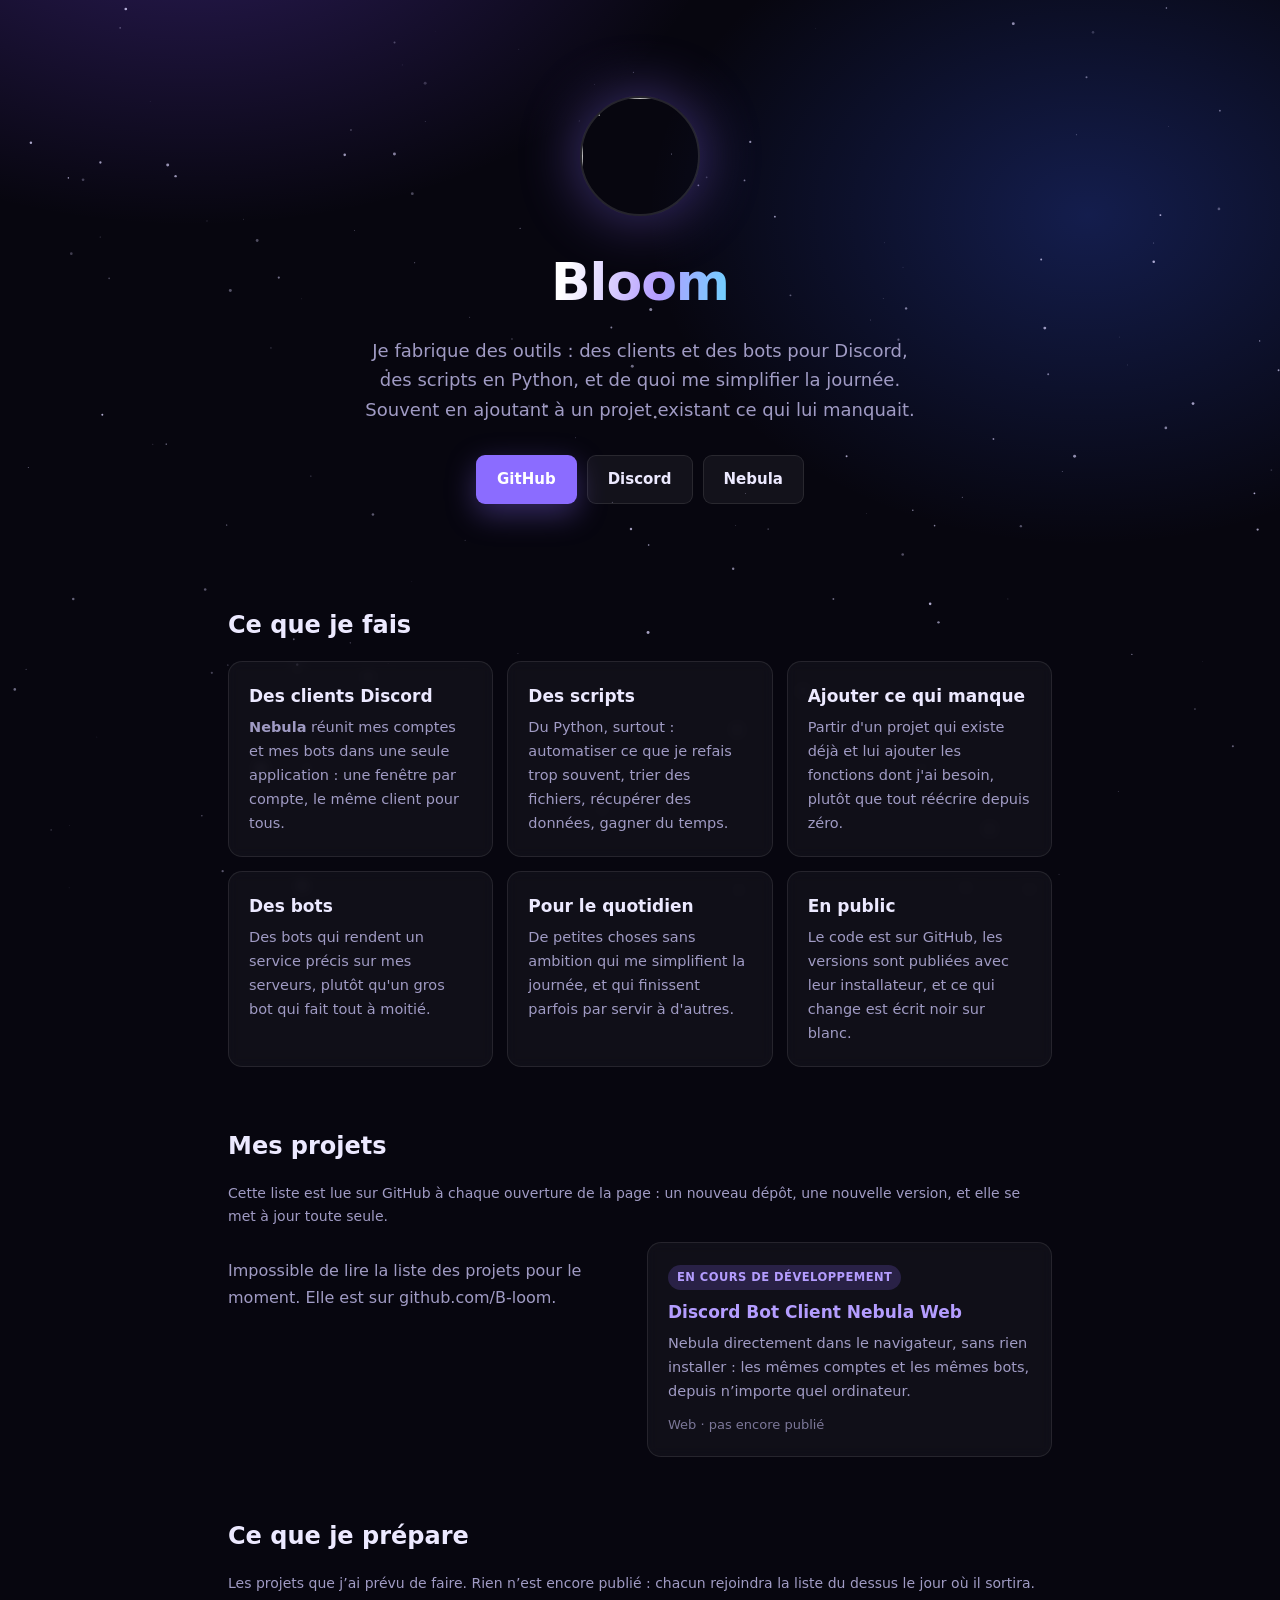
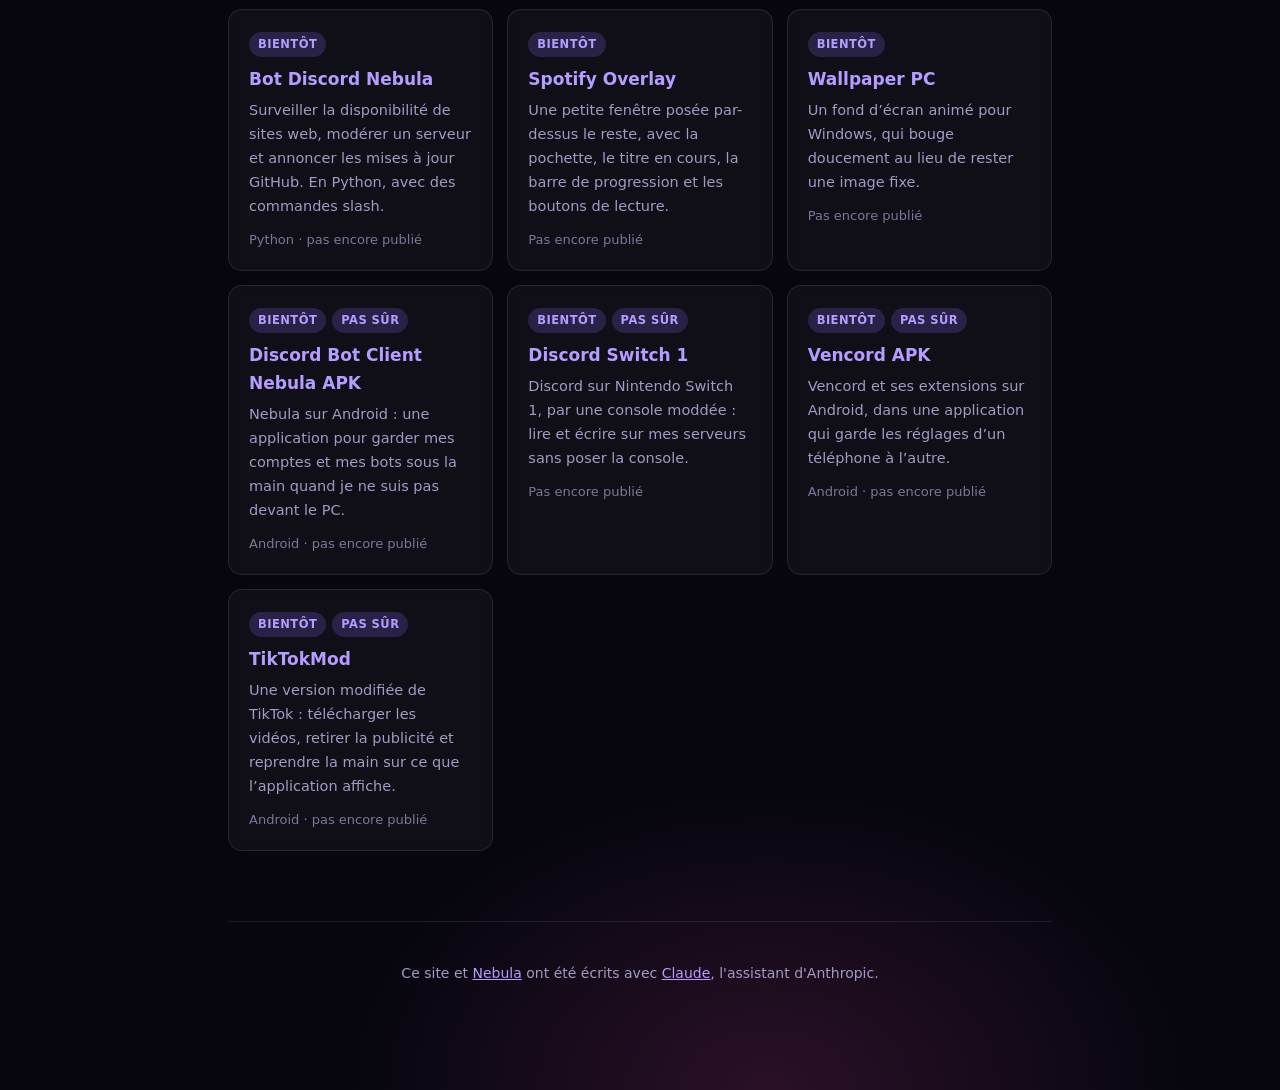
==== index.html @ 91f2ed12 "Ne pas lister Nebula Web deux fois dans Mes projets Co-Authored-By: Claude Opus 5 <noreply@anthropic" ====
<!doctype html>
<html lang="fr">
<head>
<meta charset="utf-8">
<meta name="viewport" content="width=device-width, initial-scale=1">
<title>Bloom</title>
<meta name="description" content="Je fabrique des outils : des clients et des bots pour Discord, des scripts en Python, et de quoi me simplifier la journée.">
<link rel="stylesheet" href="style.css?v=8">
<meta property="og:title" content="Bloom">
<meta property="og:description" content="Des outils pour Discord, des scripts en Python, et de quoi me simplifier la journée.">
</head>
<body>

<canvas id="stars" aria-hidden="true"></canvas>

<main>

    <header class="hero">
        <img class="avatar" src="https://github.com/B-loom.png?size=240" alt="" width="120" height="120">
        <h1>Bloom</h1>
        <p class="tagline">
            Je fabrique des outils&nbsp;: des clients et des bots pour Discord, des scripts
            en Python, et de quoi me simplifier la journée. Souvent en ajoutant à un projet
            existant ce qui lui manquait.
        </p>
        <div class="links">
            <a class="btn btn-main" href="https://github.com/B-loom">GitHub</a>
            <a class="btn" href="https://discord.gg/TNTYSmy4mX">Discord</a>
            <a class="btn" href="https://b-loom.github.io/discord-bot-client-Nebula/">Nebula</a>
        </div>
    </header>

    <section>
        <h2>Ce que je fais</h2>
        <div class="grid">
            <article class="card">
                <h3>Des clients Discord</h3>
                <p>
                    <strong>Nebula</strong> réunit mes comptes et mes bots dans une seule
                    application : une fenêtre par compte, le même client pour tous.
                </p>
            </article>
            <article class="card">
                <h3>Des scripts</h3>
                <p>
                    Du Python, surtout : automatiser ce que je refais trop souvent, trier
                    des fichiers, récupérer des données, gagner du temps.
                </p>
            </article>
            <article class="card">
                <h3>Ajouter ce qui manque</h3>
                <p>
                    Partir d'un projet qui existe déjà et lui ajouter les fonctions dont
                    j'ai besoin, plutôt que tout réécrire depuis zéro.
                </p>
            </article>
            <article class="card">
                <h3>Des bots</h3>
                <p>
                    Des bots qui rendent un service précis sur mes serveurs, plutôt qu'un
                    gros bot qui fait tout à moitié.
                </p>
            </article>
            <article class="card">
                <h3>Pour le quotidien</h3>
                <p>
                    De petites choses sans ambition qui me simplifient la journée, et qui
                    finissent parfois par servir à d'autres.
                </p>
            </article>
            <article class="card">
                <h3>En public</h3>
                <p>
                    Le code est sur GitHub, les versions sont publiées avec leur
                    installateur, et ce qui change est écrit noir sur blanc.
                </p>
            </article>
        </div>
    </section>

    <section>
        <h2>Mes projets</h2>
        <p class="muted small">
            Cette liste est lue sur GitHub à chaque ouverture de la page : un nouveau dépôt,
            une nouvelle version, et elle se met à jour toute seule.
        </p>
        <div id="repos" class="grid">
            <p class="muted">Chargement…</p>
        </div>
    </section>

    <section>
        <h2>Ce que je prépare</h2>
        <p class="muted small">
            Les projets que j’ai prévu de faire. Rien n’est encore publié : chacun
            rejoindra la liste du dessus le jour où il sortira.
        </p>
        <div class="grid">
            <article class="card soon">
                <span class="tag">Bientôt</span>
                <h3>Bot Discord Nebula</h3>
                <p>
                    Surveiller la disponibilité de sites web, modérer un serveur et
                    annoncer les mises à jour GitHub. En Python, avec des commandes slash.
                </p>
                <p class="meta">Python · pas encore publié</p>
            </article>
            <article class="card soon">
                <span class="tag">Bientôt</span>
                <h3>Spotify Overlay</h3>
                <p>
                    Une petite fenêtre posée par-dessus le reste, avec la pochette, le
                    titre en cours, la barre de progression et les boutons de lecture.
                </p>
                <p class="meta">Pas encore publié</p>
            </article>
            <article class="card soon">
                <span class="tag">Bientôt</span>
                <h3>Wallpaper PC</h3>
                <p>
                    Un fond d’écran animé pour Windows, qui bouge doucement au lieu de
                    rester une image fixe.
                </p>
                <p class="meta">Pas encore publié</p>
            </article>
            <article class="card soon">
                <span class="tag">Bientôt</span><span class="tag tag-maybe">Pas sûr</span>
                <h3>Discord Bot Client Nebula APK</h3>
                <p>
                    Nebula sur Android : une application pour garder mes comptes et mes bots
                    sous la main quand je ne suis pas devant le PC.
                </p>
                <p class="meta">Android · pas encore publié</p>
            </article>
            <article class="card soon">
                <span class="tag">Bientôt</span><span class="tag tag-maybe">Pas sûr</span>
                <h3>Discord Switch 1</h3>
                <p>
                    Discord sur Nintendo Switch 1, par une console moddée : lire et écrire
                    sur mes serveurs sans poser la console.
                </p>
                <p class="meta">Pas encore publié</p>
            </article>
            <article class="card soon">
                <span class="tag">Bientôt</span><span class="tag tag-maybe">Pas sûr</span>
                <h3>Vencord APK</h3>
                <p>
                    Vencord et ses extensions sur Android, dans une application qui garde
                    les réglages d’un téléphone à l’autre.
                </p>
                <p class="meta">Android · pas encore publié</p>
            </article>
            <article class="card soon">
                <span class="tag">Bientôt</span><span class="tag tag-maybe">Pas sûr</span>
                <h3>TikTokMod</h3>
                <p>
                    Une version modifiée de TikTok : télécharger les vidéos, retirer la
                    publicité et reprendre la main sur ce que l’application affiche.
                </p>
                <p class="meta">Android · pas encore publié</p>
            </article>
        </div>
    </section>

    <footer>
        <p class="muted small">
            Ce site et <a href="https://github.com/B-loom/discord-bot-client-Nebula">Nebula</a>
            ont été écrits avec <a href="https://claude.ai">Claude</a>, l'assistant d'Anthropic.
        </p>
    </footer>

</main>

<script src="stars.js?v=8"></script>
<script>
    /*
     * The projects are read from GitHub when the page opens rather than written here, so
     * the list is never out of date and nothing has to be rebuilt after a release.
     */
    (async () => {
        const holder = document.getElementById("repos");

        /*
         * Celui-la n'est pas encore un depot : il est ecrit a la main et vient
         * toujours apres les projets lus sur GitHub, le temps qu'il sorte.
         */
        const inProgress = () => {
            const card = document.createElement("article");
            card.className = "card soon";

            const tag = document.createElement("span");
            tag.className = "tag tag-wip";
            tag.textContent = "En cours de développement";

            const title = document.createElement("h3");
            title.textContent = "Discord Bot Client Nebula Web";

            const text = document.createElement("p");
            text.textContent = "Nebula directement dans le navigateur, sans rien installer : "
                + "les mêmes comptes et les mêmes bots, depuis n’importe quel ordinateur.";

            const meta = document.createElement("p");
            meta.className = "meta";
            meta.textContent = "Web · pas encore publié";

            card.append(tag, title, text, meta);
            return card;
        };

        const say = text => {
            holder.innerHTML = "";
            const p = document.createElement("p");
            p.className = "muted";
            p.textContent = text;
            holder.append(p);
        };

        try {
            const response = await fetch("https://api.github.com/users/B-loom/repos?sort=updated&per_page=100");
            if (!response.ok) throw new Error("GitHub a répondu " + response.status);

            const repos = (await response.json())
                // Nebula Web a deja sa carte ecrite plus bas, le temps qu'il sorte
                .filter(repo => !repo.fork && !repo.archived && repo.name !== "discord-bot-client-web")
                .sort((a, b) => b.stargazers_count - a.stargazers_count || Date.parse(b.pushed_at) - Date.parse(a.pushed_at));

            if (!repos.length) {
                say("Aucun projet public pour l'instant.");
                return holder.append(inProgress());
            }

            holder.innerHTML = "";
            for (const repo of repos) {
                const card = document.createElement("a");
                card.className = "card repo";
                card.href = "projet.html?repo=" + encodeURIComponent(repo.name);

                const title = document.createElement("h3");
                title.textContent = repo.name;

                const text = document.createElement("p");
                text.textContent = repo.description || "Pas encore de description.";

                const meta = document.createElement("p");
                meta.className = "meta";
                const bits = [];
                if (repo.language) bits.push(repo.language);
                if (repo.stargazers_count) bits.push("★ " + repo.stargazers_count);
                bits.push("mis à jour le " + new Date(repo.pushed_at).toLocaleDateString("fr-FR"));
                meta.textContent = bits.join(" · ");

                card.append(title, text, meta);
                holder.append(card);
            }

            holder.append(inProgress());
        } catch {
            // GitHub limits how often an address may ask; saying so beats an empty box
            say("Impossible de lire la liste des projets pour le moment. Elle est sur github.com/B-loom.");
            holder.append(inProgress());
        }
    })();
</script>

</body>
</html>
---- style.css ----
:root {
    --bg: #07060f;
    --card: rgb(255 255 255 / 4%);
    --text: #ece9ff;
    --muted: #a09bc4;
    --brand: #8b6cff;
    --brand-soft: #b49dff;
    --line: rgb(255 255 255 / 9%);
}

* { box-sizing: border-box; }

body {
    margin: 0;
    background:
        radial-gradient(900px 600px at 15% -5%, rgb(126 77 255 / 32%) 0%, transparent 60%),
        radial-gradient(800px 600px at 85% 8%, rgb(56 96 255 / 26%) 0%, transparent 55%),
        radial-gradient(700px 500px at 60% 100%, rgb(255 77 190 / 14%) 0%, transparent 60%),
        var(--bg);
    color: var(--text);
    font-family: "Segoe UI", system-ui, -apple-system, sans-serif;
    line-height: 1.65;
}

/* The starfield sits behind the page and never takes a click */
#stars {
    position: fixed;
    z-index: 0;
    inset: 0;
    pointer-events: none;
}

main {
    position: relative;
    z-index: 1;
    max-width: 860px;
    margin: 0 auto;
    padding: 0 18px 90px;
}

a { color: var(--brand-soft); }

.hero {
    display: flex;
    flex-direction: column;
    align-items: center;
    padding: 96px 0 42px;
    text-align: center;
}

.avatar {
    width: 120px;
    height: 120px;
    border: 2px solid rgb(255 255 255 / 12%);
    border-radius: 50%;
    box-shadow: 0 0 60px rgb(139 108 255 / 45%);
}

h1 {
    margin: 24px 0 10px;
    font-size: 52px;
    letter-spacing: -1px;
    background: linear-gradient(100deg, #fff 10%, var(--brand-soft) 60%, #6ad5ff 100%);
    -webkit-background-clip: text;
    background-clip: text;
    color: transparent;
}

.tagline {
    max-width: 560px;
    margin: 0;
    color: var(--muted);
    font-size: 18px;
}

.links {
    display: flex;
    flex-wrap: wrap;
    gap: 10px;
    justify-content: center;
    margin-top: 30px;
}

.btn {
    padding: 11px 20px;
    border: 1px solid var(--line);
    border-radius: 9px;
    background: rgb(255 255 255 / 5%);
    color: var(--text);
    font-size: 15px;
    font-weight: 600;
    text-decoration: none;
    transition: transform 0.12s ease, background 0.12s ease;
}

.btn:hover {
    background: rgb(255 255 255 / 10%);
    transform: translateY(-1px);
}

.btn-main {
    border-color: transparent;
    background: var(--brand);
    color: #fff;
    box-shadow: 0 10px 30px rgb(139 108 255 / 35%);
}

.btn-main:hover { background: var(--brand-soft); }

section { margin-top: 60px; }

h2 {
    margin: 0 0 16px;
    font-size: 24px;
}

.muted { color: var(--muted); }

.small { font-size: 14px; }

.grid {
    display: grid;
    gap: 14px;
    grid-template-columns: repeat(auto-fit, minmax(240px, 1fr));
}

.card {
    padding: 20px;
    border: 1px solid var(--line);
    border-radius: 14px;
    background: var(--card);
    backdrop-filter: blur(6px);
}

.card h3 {
    margin: 0 0 6px;
    font-size: 17px;
}

.card p {
    margin: 0;
    color: var(--muted);
    font-size: 14.5px;
}

/* A project card is a link, so it reacts like one */
a.repo {
    color: inherit;
    text-decoration: none;
    transition: transform 0.12s ease, border-color 0.12s ease;
}

a.repo:hover {
    border-color: rgb(139 108 255 / 55%);
    transform: translateY(-2px);
}

a.repo h3 { color: var(--brand-soft); }

.meta {
    margin-top: 10px !important;
    color: rgb(160 155 196 / 75%) !important;
    font-size: 13px !important;
}

footer {
    margin-top: 70px;
    padding-top: 26px;
    border-top: 1px solid var(--line);
    text-align: center;
}

@media (width <= 620px) {
    .hero { padding-top: 64px; }

    h1 { font-size: 40px; }

    .tagline { font-size: 16.5px; }
}


/* A project's own page */

.back {
    display: inline-block;
    margin-top: 44px;
    color: var(--muted);
    font-size: 14px;
    text-decoration: none;
}

.back:hover { color: var(--brand-soft); }

.project-title {
    margin: 28px 0 10px;
    font-size: 40px;
    letter-spacing: -0.5px;
    background: linear-gradient(100deg, #fff 10%, var(--brand-soft) 70%, #6ad5ff 100%);
    -webkit-background-clip: text;
    background-clip: text;
    color: transparent;
}

.project-lead {
    max-width: 620px;
    margin: 0 0 30px;
    color: var(--muted);
    font-size: 17px;
}

.facts {
    display: grid;
    gap: 12px;
    grid-template-columns: repeat(auto-fit, minmax(170px, 1fr));
}

.fact {
    display: flex;
    flex-direction: column;
    gap: 2px;
    padding: 14px 16px;
    border: 1px solid var(--line);
    border-radius: 12px;
    background: var(--card);
    backdrop-filter: blur(6px);
}

.fact-label {
    color: var(--muted);
    font-size: 12.5px;
    letter-spacing: 0.03em;
    text-transform: uppercase;
}

.fact-value {
    font-size: 16px;
    font-weight: 600;
}

.project-links {
    justify-content: flex-start;
    margin-top: 26px;
}

.project-sub {
    margin: 46px 0 10px;
    font-size: 21px;
}

.notes {
    padding: 22px 26px;
    border: 1px solid var(--line);
    border-radius: 14px;
    background: var(--card);
    color: var(--muted);
    font-size: 15px;
}

.notes h3 {
    margin: 20px 0 6px;
    color: var(--brand-soft);
    font-size: 13px;
    letter-spacing: 0.04em;
    text-transform: uppercase;
}

.notes h3:first-child { margin-top: 0; }

.notes ul {
    margin: 0;
    padding-left: 20px;
}

.notes li { margin-bottom: 6px; }

.notes p { margin: 6px 0; }

/* A project that is not on GitHub yet: written by hand, and said to be unfinished */
.card.soon { position: relative; }

.card.soon h3 { color: var(--brand-soft); }

.tag + .tag { margin-left: 6px; }

/* Celui-la, je suis en train de le faire */
.tag-wip {
    background: rgb(94 214 148 / 16%);
    color: rgb(126 230 173 / 95%);
}

/* Said plainly: these ones may never be made */
.tag-maybe {
    background: rgb(160 155 196 / 14%);
    color: rgb(160 155 196 / 90%);
}

.tag {
    display: inline-block;
    margin-bottom: 8px;
    padding: 3px 9px;
    border-radius: 20px;
    background: rgb(139 108 255 / 20%);
    color: var(--brand-soft);
    font-size: 11.5px;
    font-weight: 700;
    letter-spacing: 0.04em;
    text-transform: uppercase;
}

/* The list read from GitHub follows the hand-written card, without a gap of its own */
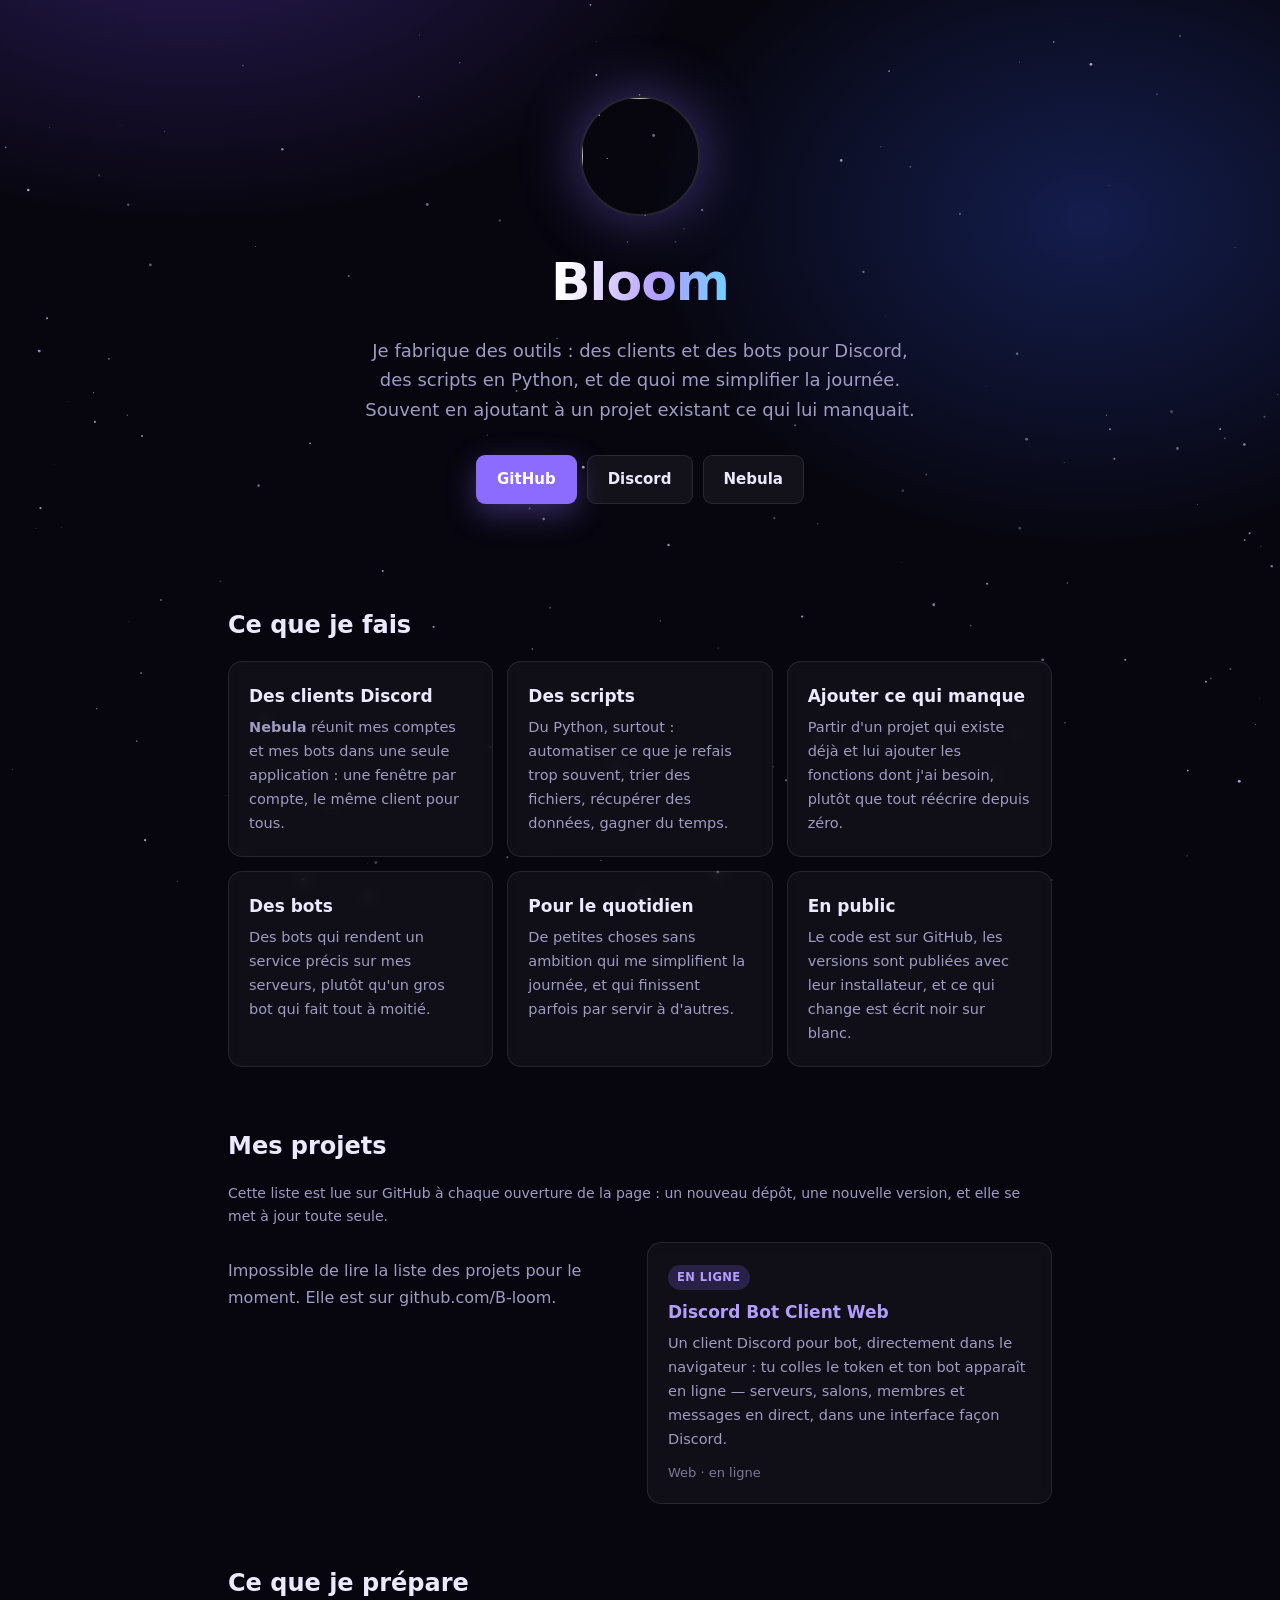
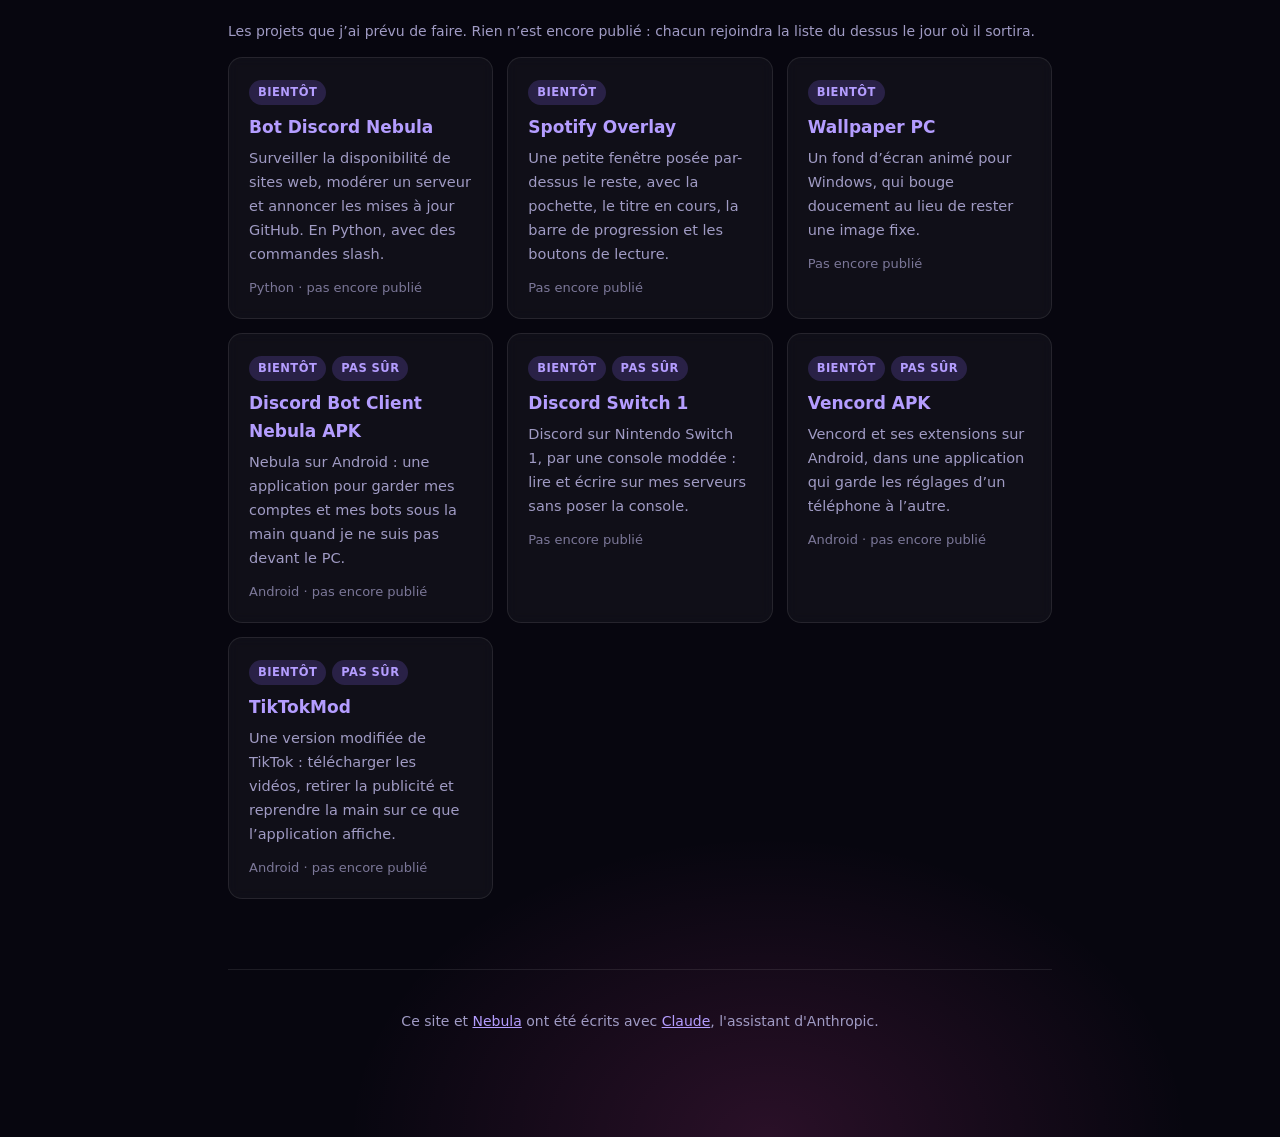
==== commit 8e17f7b3: "Projets: le client web passe de 'en cours' a 'en ligne' La carte ecrite a la main pour discord-bot-c" ====
--- a/index.html
+++ b/index.html
@@ -181,27 +181,32 @@
         const holder = document.getElementById("repos");
 
         /*
-         * Celui-la n'est pas encore un depot : il est ecrit a la main et vient
-         * toujours apres les projets lus sur GitHub, le temps qu'il sorte.
+         * Carte ecrite a la main pour le client web : elle pointe directement
+         * vers le site en ligne, et vient toujours apres les projets lus sur
+         * GitHub (le depot est exclu de la liste automatique plus bas).
          */
         const inProgress = () => {
-            const card = document.createElement("article");
-            card.className = "card soon";
+            const card = document.createElement("a");
+            card.className = "card repo";
+            card.href = "https://b-loom.github.io/discord-bot-client-web/";
+            card.target = "_blank";
+            card.rel = "noopener noreferrer";
 
             const tag = document.createElement("span");
-            tag.className = "tag tag-wip";
-            tag.textContent = "En cours de développement";
+            tag.className = "tag tag-live";
+            tag.textContent = "En ligne";
 
             const title = document.createElement("h3");
-            title.textContent = "Discord Bot Client Nebula Web";
+            title.textContent = "Discord Bot Client Web";
 
             const text = document.createElement("p");
-            text.textContent = "Nebula directement dans le navigateur, sans rien installer : "
-                + "les mêmes comptes et les mêmes bots, depuis n’importe quel ordinateur.";
+            text.textContent = "Un client Discord pour bot, directement dans le navigateur : "
+                + "tu colles le token et ton bot apparaît en ligne — serveurs, salons, "
+                + "membres et messages en direct, dans une interface façon Discord.";
 
             const meta = document.createElement("p");
             meta.className = "meta";
-            meta.textContent = "Web · pas encore publié";
+            meta.textContent = "Web · en ligne";
 
             card.append(tag, title, text, meta);
             return card;
--- a/style.css
+++ b/style.css
@@ -286,6 +286,12 @@
 .tag-wip {
     background: rgb(94 214 148 / 16%);
     color: rgb(126 230 173 / 95%);
+}
+
+/* Celui-la est publie et accessible en ligne */
+.tag-live {
+    background: rgb(59 165 90 / 20%);
+    color: rgb(126 230 173 / 98%);
 }
 
 /* Said plainly: these ones may never be made */
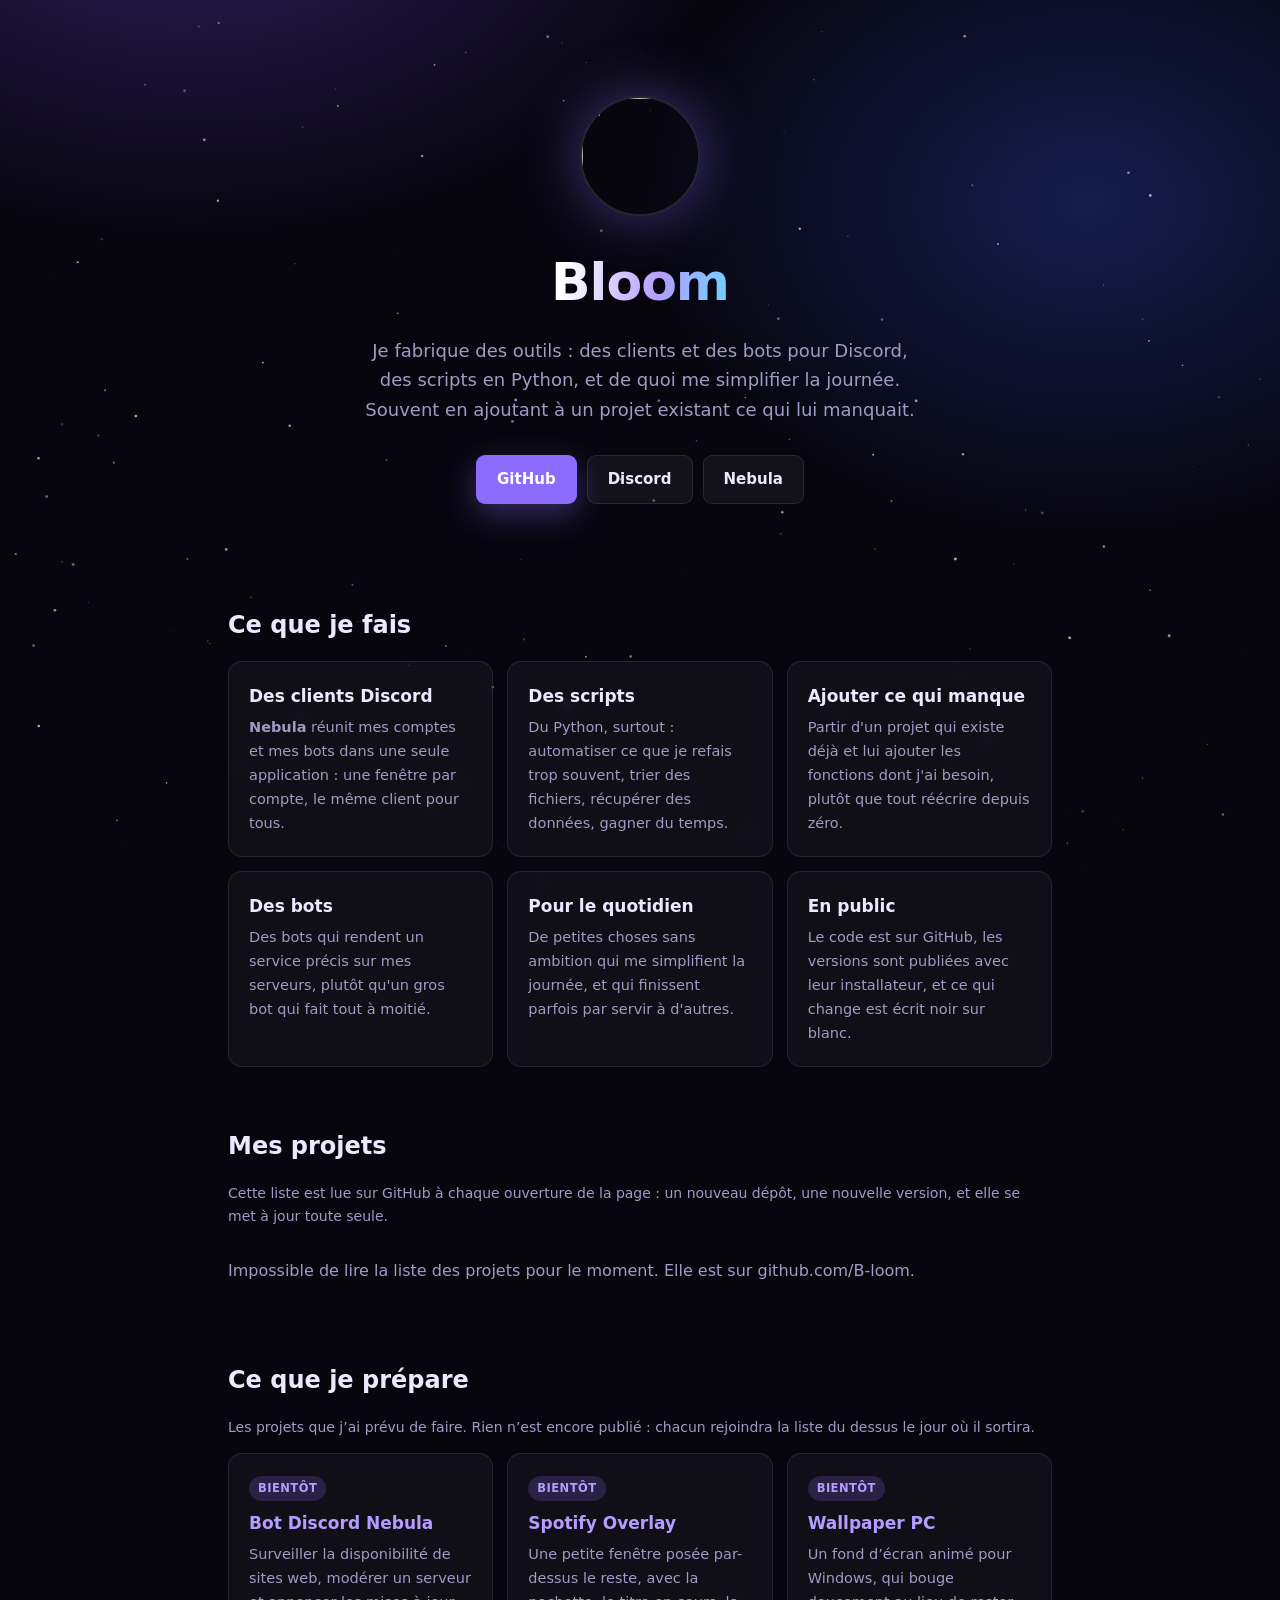
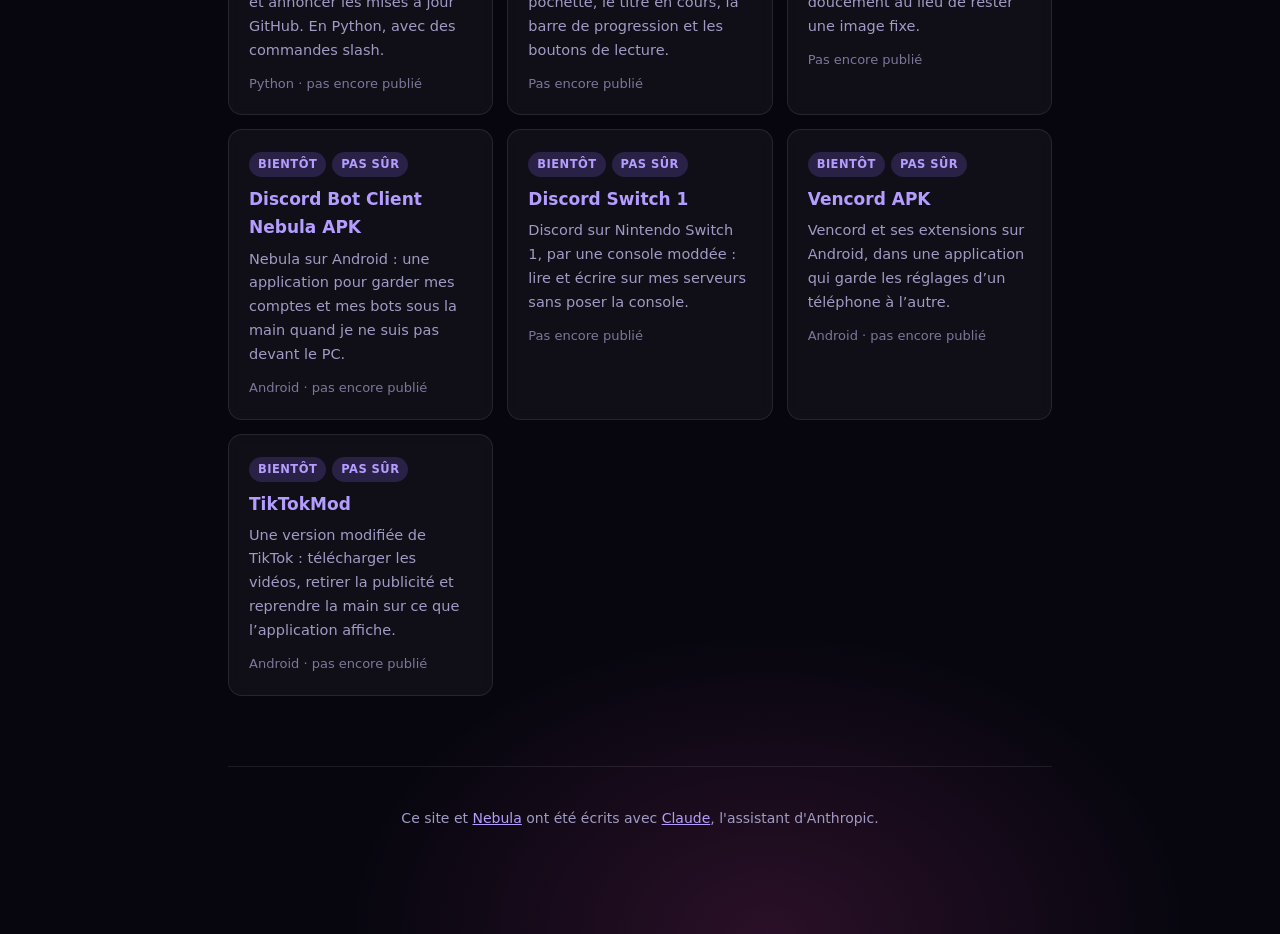
==== commit ef7a888d: "Projets: discord-bot-client-web devient un repo normal (page detail) La carte ecrite a la main (badg" ====
--- a/index.html
+++ b/index.html
@@ -180,38 +180,6 @@
     (async () => {
         const holder = document.getElementById("repos");
 
-        /*
-         * Carte ecrite a la main pour le client web : elle pointe directement
-         * vers le site en ligne, et vient toujours apres les projets lus sur
-         * GitHub (le depot est exclu de la liste automatique plus bas).
-         */
-        const inProgress = () => {
-            const card = document.createElement("a");
-            card.className = "card repo";
-            card.href = "https://b-loom.github.io/discord-bot-client-web/";
-            card.target = "_blank";
-            card.rel = "noopener noreferrer";
-
-            const tag = document.createElement("span");
-            tag.className = "tag tag-live";
-            tag.textContent = "En ligne";
-
-            const title = document.createElement("h3");
-            title.textContent = "Discord Bot Client Web";
-
-            const text = document.createElement("p");
-            text.textContent = "Un client Discord pour bot, directement dans le navigateur : "
-                + "tu colles le token et ton bot apparaît en ligne — serveurs, salons, "
-                + "membres et messages en direct, dans une interface façon Discord.";
-
-            const meta = document.createElement("p");
-            meta.className = "meta";
-            meta.textContent = "Web · en ligne";
-
-            card.append(tag, title, text, meta);
-            return card;
-        };
-
         const say = text => {
             holder.innerHTML = "";
             const p = document.createElement("p");
@@ -225,13 +193,11 @@
             if (!response.ok) throw new Error("GitHub a répondu " + response.status);
 
             const repos = (await response.json())
-                // Nebula Web a deja sa carte ecrite plus bas, le temps qu'il sorte
-                .filter(repo => !repo.fork && !repo.archived && repo.name !== "discord-bot-client-web")
+                .filter(repo => !repo.fork && !repo.archived)
                 .sort((a, b) => b.stargazers_count - a.stargazers_count || Date.parse(b.pushed_at) - Date.parse(a.pushed_at));
 
             if (!repos.length) {
-                say("Aucun projet public pour l'instant.");
-                return holder.append(inProgress());
+                return say("Aucun projet public pour l'instant.");
             }
 
             holder.innerHTML = "";
@@ -257,12 +223,9 @@
                 card.append(title, text, meta);
                 holder.append(card);
             }
-
-            holder.append(inProgress());
         } catch {
             // GitHub limits how often an address may ask; saying so beats an empty box
             say("Impossible de lire la liste des projets pour le moment. Elle est sur github.com/B-loom.");
-            holder.append(inProgress());
         }
     })();
 </script>
--- a/style.css
+++ b/style.css
@@ -286,12 +286,6 @@
 .tag-wip {
     background: rgb(94 214 148 / 16%);
     color: rgb(126 230 173 / 95%);
-}
-
-/* Celui-la est publie et accessible en ligne */
-.tag-live {
-    background: rgb(59 165 90 / 20%);
-    color: rgb(126 230 173 / 98%);
 }
 
 /* Said plainly: these ones may never be made */
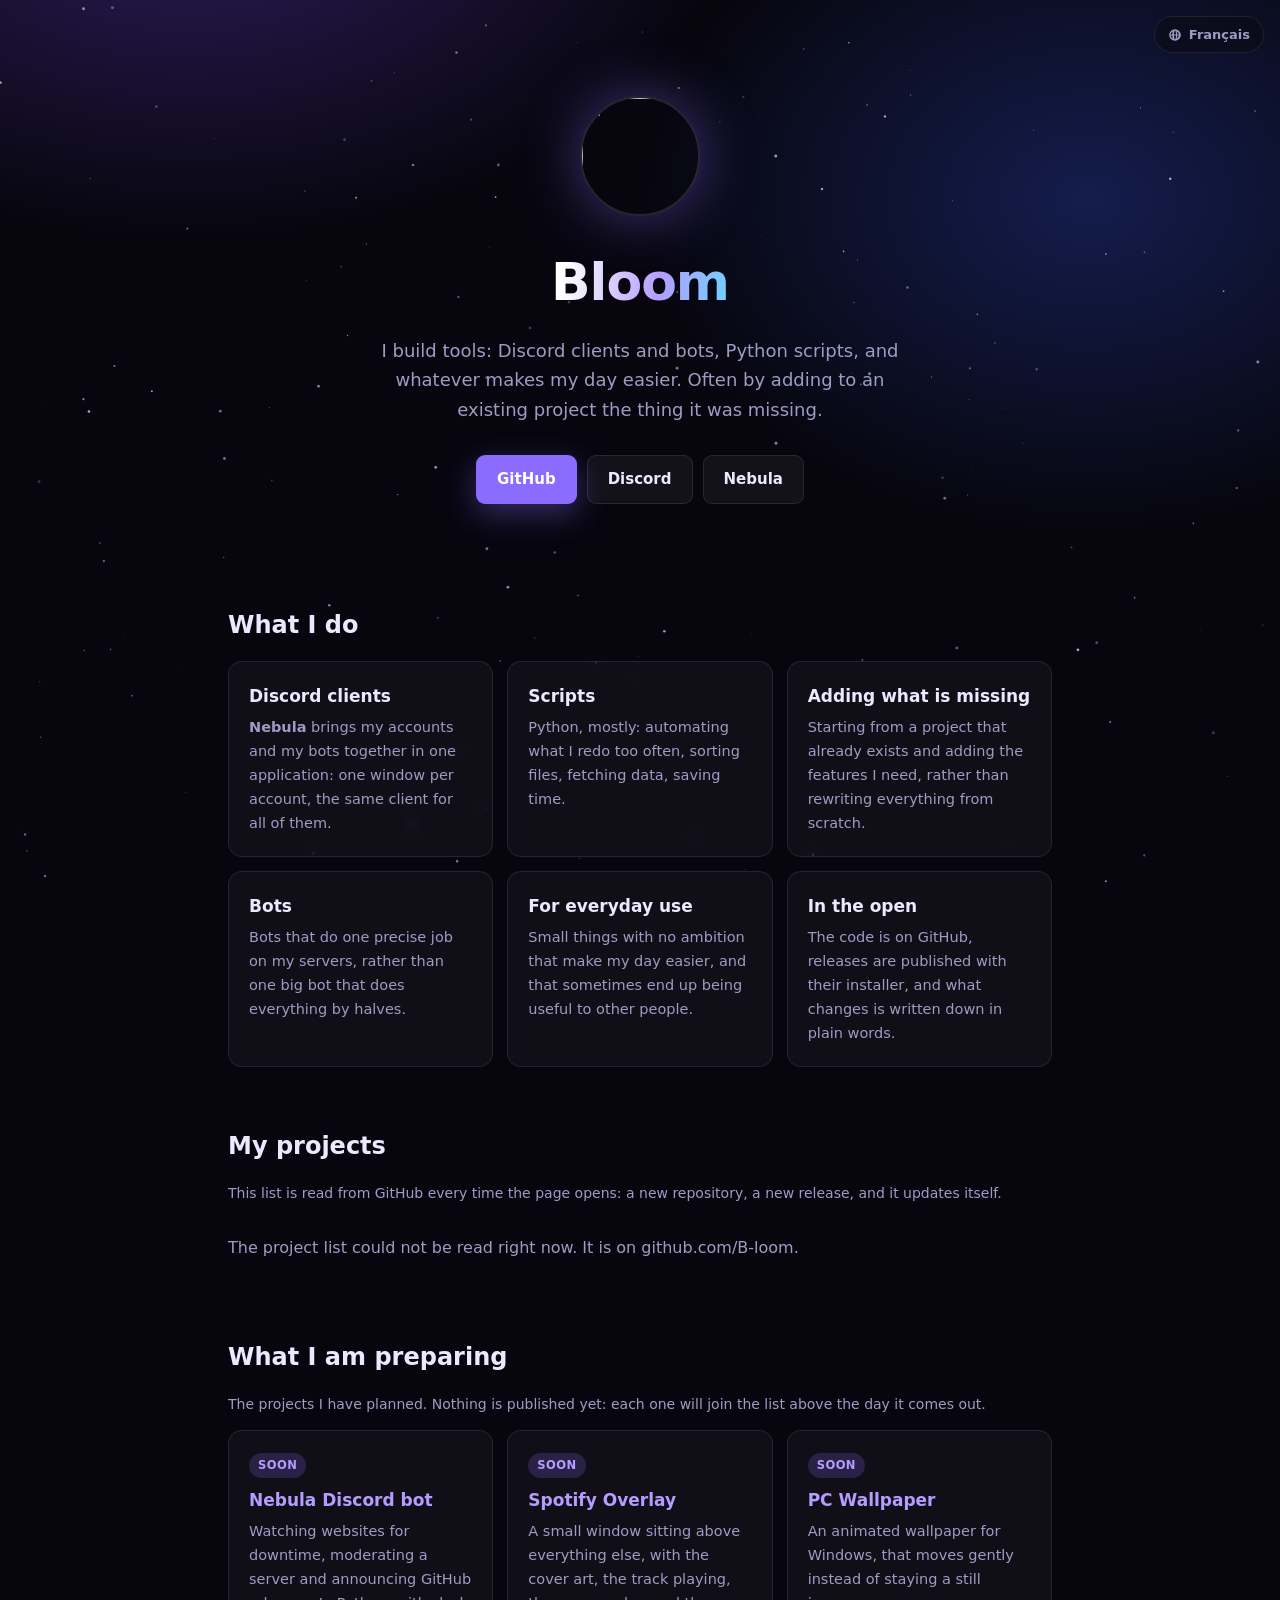
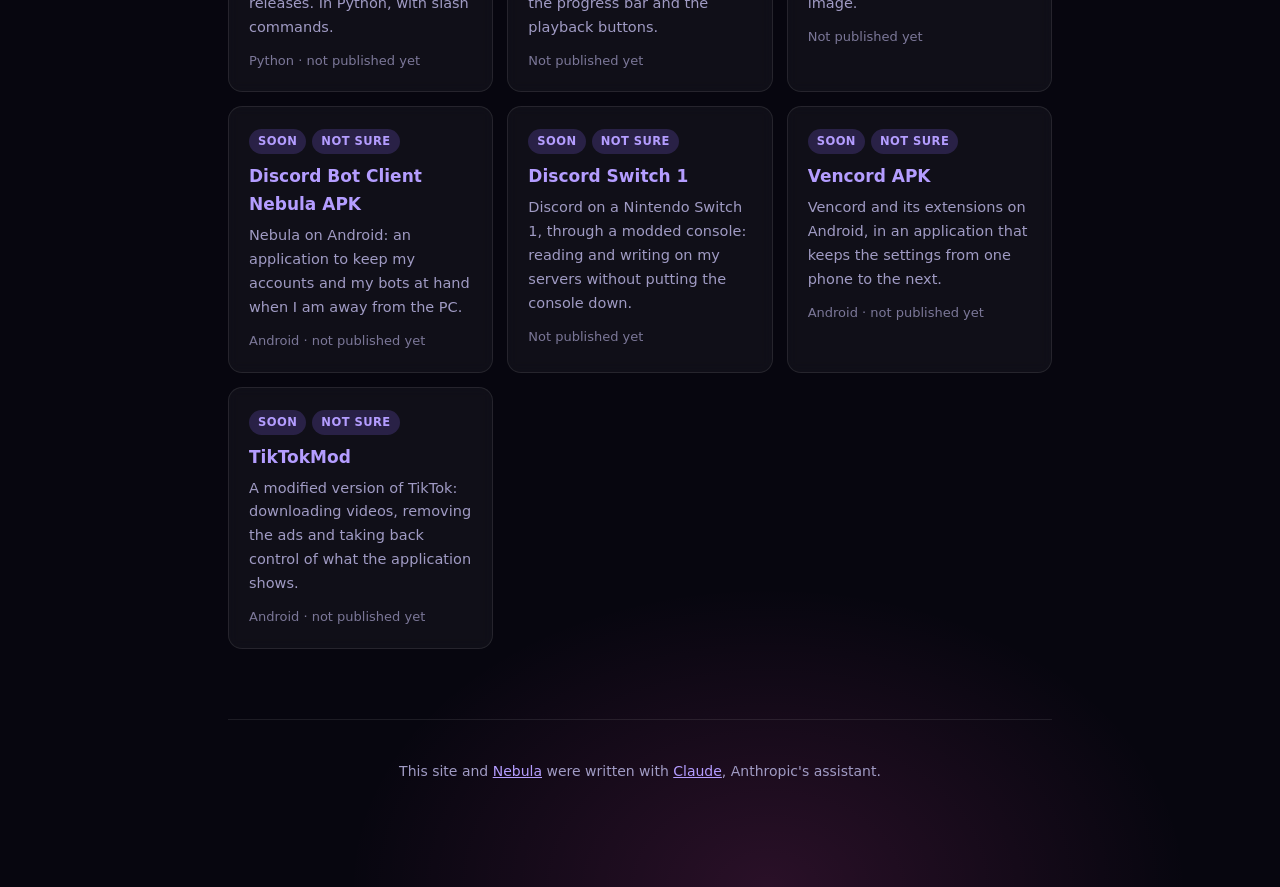
==== commit 70293ec8: "Le site en deux langues, l'anglais par défaut L'anglais est à la racine, parce que c'est ce que lira" ====
--- a/index.html
+++ b/index.html
@@ -1,17 +1,21 @@
 <!doctype html>
-<html lang="fr">
+<html lang="en">
 <head>
 <meta charset="utf-8">
 <meta name="viewport" content="width=device-width, initial-scale=1">
 <title>Bloom</title>
-<meta name="description" content="Je fabrique des outils : des clients et des bots pour Discord, des scripts en Python, et de quoi me simplifier la journée.">
-<link rel="stylesheet" href="style.css?v=8">
+<meta name="description" content="I build tools: Discord clients and bots, Python scripts, and whatever makes my day easier.">
+<link rel="stylesheet" href="style.css?v=9">
+<link rel="alternate" hreflang="fr" href="fr/">
+<link rel="alternate" hreflang="en" href="./">
 <meta property="og:title" content="Bloom">
-<meta property="og:description" content="Des outils pour Discord, des scripts en Python, et de quoi me simplifier la journée.">
+<meta property="og:description" content="Discord tools, Python scripts, and whatever makes my day easier.">
 </head>
 <body>
 
 <canvas id="stars" aria-hidden="true"></canvas>
+
+<a class="lang" href="fr/" hreflang="fr" lang="fr">Français</a>
 
 <main>
 
@@ -19,9 +23,9 @@
         <img class="avatar" src="https://github.com/B-loom.png?size=240" alt="" width="120" height="120">
         <h1>Bloom</h1>
         <p class="tagline">
-            Je fabrique des outils&nbsp;: des clients et des bots pour Discord, des scripts
-            en Python, et de quoi me simplifier la journée. Souvent en ajoutant à un projet
-            existant ce qui lui manquait.
+            I build tools: Discord clients and bots, Python scripts, and whatever
+            makes my day easier. Often by adding to an existing project the thing it was
+            missing.
         </p>
         <div class="links">
             <a class="btn btn-main" href="https://github.com/B-loom">GitHub</a>
@@ -31,204 +35,148 @@
     </header>
 
     <section>
-        <h2>Ce que je fais</h2>
+        <h2>What I do</h2>
         <div class="grid">
             <article class="card">
-                <h3>Des clients Discord</h3>
+                <h3>Discord clients</h3>
                 <p>
-                    <strong>Nebula</strong> réunit mes comptes et mes bots dans une seule
-                    application : une fenêtre par compte, le même client pour tous.
+                    <strong>Nebula</strong> brings my accounts and my bots together in one
+                    application: one window per account, the same client for all of them.
                 </p>
             </article>
             <article class="card">
-                <h3>Des scripts</h3>
+                <h3>Scripts</h3>
                 <p>
-                    Du Python, surtout : automatiser ce que je refais trop souvent, trier
-                    des fichiers, récupérer des données, gagner du temps.
+                    Python, mostly: automating what I redo too often, sorting files,
+                    fetching data, saving time.
                 </p>
             </article>
             <article class="card">
-                <h3>Ajouter ce qui manque</h3>
+                <h3>Adding what is missing</h3>
                 <p>
-                    Partir d'un projet qui existe déjà et lui ajouter les fonctions dont
-                    j'ai besoin, plutôt que tout réécrire depuis zéro.
+                    Starting from a project that already exists and adding the features I
+                    need, rather than rewriting everything from scratch.
                 </p>
             </article>
             <article class="card">
-                <h3>Des bots</h3>
+                <h3>Bots</h3>
                 <p>
-                    Des bots qui rendent un service précis sur mes serveurs, plutôt qu'un
-                    gros bot qui fait tout à moitié.
+                    Bots that do one precise job on my servers, rather than one big bot
+                    that does everything by halves.
                 </p>
             </article>
             <article class="card">
-                <h3>Pour le quotidien</h3>
+                <h3>For everyday use</h3>
                 <p>
-                    De petites choses sans ambition qui me simplifient la journée, et qui
-                    finissent parfois par servir à d'autres.
+                    Small things with no ambition that make my day easier, and that
+                    sometimes end up being useful to other people.
                 </p>
             </article>
             <article class="card">
-                <h3>En public</h3>
+                <h3>In the open</h3>
                 <p>
-                    Le code est sur GitHub, les versions sont publiées avec leur
-                    installateur, et ce qui change est écrit noir sur blanc.
+                    The code is on GitHub, releases are published with their installer, and
+                    what changes is written down in plain words.
                 </p>
             </article>
         </div>
     </section>
 
     <section>
-        <h2>Mes projets</h2>
+        <h2>My projects</h2>
         <p class="muted small">
-            Cette liste est lue sur GitHub à chaque ouverture de la page : un nouveau dépôt,
-            une nouvelle version, et elle se met à jour toute seule.
+            This list is read from GitHub every time the page opens: a new repository, a
+            new release, and it updates itself.
         </p>
         <div id="repos" class="grid">
-            <p class="muted">Chargement…</p>
+            <p class="muted">Loading…</p>
         </div>
     </section>
 
     <section>
-        <h2>Ce que je prépare</h2>
+        <h2>What I am preparing</h2>
         <p class="muted small">
-            Les projets que j’ai prévu de faire. Rien n’est encore publié : chacun
-            rejoindra la liste du dessus le jour où il sortira.
+            The projects I have planned. Nothing is published yet: each one will join the
+            list above the day it comes out.
         </p>
         <div class="grid">
             <article class="card soon">
-                <span class="tag">Bientôt</span>
-                <h3>Bot Discord Nebula</h3>
+                <span class="tag">Soon</span>
+                <h3>Nebula Discord bot</h3>
                 <p>
-                    Surveiller la disponibilité de sites web, modérer un serveur et
-                    annoncer les mises à jour GitHub. En Python, avec des commandes slash.
+                    Watching websites for downtime, moderating a server and announcing
+                    GitHub releases. In Python, with slash commands.
                 </p>
-                <p class="meta">Python · pas encore publié</p>
+                <p class="meta">Python · not published yet</p>
             </article>
             <article class="card soon">
-                <span class="tag">Bientôt</span>
+                <span class="tag">Soon</span>
                 <h3>Spotify Overlay</h3>
                 <p>
-                    Une petite fenêtre posée par-dessus le reste, avec la pochette, le
-                    titre en cours, la barre de progression et les boutons de lecture.
+                    A small window sitting above everything else, with the cover art, the
+                    track playing, the progress bar and the playback buttons.
                 </p>
-                <p class="meta">Pas encore publié</p>
+                <p class="meta">Not published yet</p>
             </article>
             <article class="card soon">
-                <span class="tag">Bientôt</span>
-                <h3>Wallpaper PC</h3>
+                <span class="tag">Soon</span>
+                <h3>PC Wallpaper</h3>
                 <p>
-                    Un fond d’écran animé pour Windows, qui bouge doucement au lieu de
-                    rester une image fixe.
+                    An animated wallpaper for Windows, that moves gently instead of staying
+                    a still image.
                 </p>
-                <p class="meta">Pas encore publié</p>
+                <p class="meta">Not published yet</p>
             </article>
             <article class="card soon">
-                <span class="tag">Bientôt</span><span class="tag tag-maybe">Pas sûr</span>
+                <span class="tag">Soon</span><span class="tag tag-maybe">Not sure</span>
                 <h3>Discord Bot Client Nebula APK</h3>
                 <p>
-                    Nebula sur Android : une application pour garder mes comptes et mes bots
-                    sous la main quand je ne suis pas devant le PC.
+                    Nebula on Android: an application to keep my accounts and my bots at
+                    hand when I am away from the PC.
                 </p>
-                <p class="meta">Android · pas encore publié</p>
+                <p class="meta">Android · not published yet</p>
             </article>
             <article class="card soon">
-                <span class="tag">Bientôt</span><span class="tag tag-maybe">Pas sûr</span>
+                <span class="tag">Soon</span><span class="tag tag-maybe">Not sure</span>
                 <h3>Discord Switch 1</h3>
                 <p>
-                    Discord sur Nintendo Switch 1, par une console moddée : lire et écrire
-                    sur mes serveurs sans poser la console.
+                    Discord on a Nintendo Switch 1, through a modded console: reading and
+                    writing on my servers without putting the console down.
                 </p>
-                <p class="meta">Pas encore publié</p>
+                <p class="meta">Not published yet</p>
             </article>
             <article class="card soon">
-                <span class="tag">Bientôt</span><span class="tag tag-maybe">Pas sûr</span>
+                <span class="tag">Soon</span><span class="tag tag-maybe">Not sure</span>
                 <h3>Vencord APK</h3>
                 <p>
-                    Vencord et ses extensions sur Android, dans une application qui garde
-                    les réglages d’un téléphone à l’autre.
+                    Vencord and its extensions on Android, in an application that keeps the
+                    settings from one phone to the next.
                 </p>
-                <p class="meta">Android · pas encore publié</p>
+                <p class="meta">Android · not published yet</p>
             </article>
             <article class="card soon">
-                <span class="tag">Bientôt</span><span class="tag tag-maybe">Pas sûr</span>
+                <span class="tag">Soon</span><span class="tag tag-maybe">Not sure</span>
                 <h3>TikTokMod</h3>
                 <p>
-                    Une version modifiée de TikTok : télécharger les vidéos, retirer la
-                    publicité et reprendre la main sur ce que l’application affiche.
+                    A modified version of TikTok: downloading videos, removing the ads and
+                    taking back control of what the application shows.
                 </p>
-                <p class="meta">Android · pas encore publié</p>
+                <p class="meta">Android · not published yet</p>
             </article>
         </div>
     </section>
 
     <footer>
         <p class="muted small">
-            Ce site et <a href="https://github.com/B-loom/discord-bot-client-Nebula">Nebula</a>
-            ont été écrits avec <a href="https://claude.ai">Claude</a>, l'assistant d'Anthropic.
+            This site and <a href="https://github.com/B-loom/discord-bot-client-Nebula">Nebula</a>
+            were written with <a href="https://claude.ai">Claude</a>, Anthropic's assistant.
         </p>
     </footer>
 
 </main>
 
-<script src="stars.js?v=8"></script>
-<script>
-    /*
-     * The projects are read from GitHub when the page opens rather than written here, so
-     * the list is never out of date and nothing has to be rebuilt after a release.
-     */
-    (async () => {
-        const holder = document.getElementById("repos");
-
-        const say = text => {
-            holder.innerHTML = "";
-            const p = document.createElement("p");
-            p.className = "muted";
-            p.textContent = text;
-            holder.append(p);
-        };
-
-        try {
-            const response = await fetch("https://api.github.com/users/B-loom/repos?sort=updated&per_page=100");
-            if (!response.ok) throw new Error("GitHub a répondu " + response.status);
-
-            const repos = (await response.json())
-                .filter(repo => !repo.fork && !repo.archived)
-                .sort((a, b) => b.stargazers_count - a.stargazers_count || Date.parse(b.pushed_at) - Date.parse(a.pushed_at));
-
-            if (!repos.length) {
-                return say("Aucun projet public pour l'instant.");
-            }
-
-            holder.innerHTML = "";
-            for (const repo of repos) {
-                const card = document.createElement("a");
-                card.className = "card repo";
-                card.href = "projet.html?repo=" + encodeURIComponent(repo.name);
-
-                const title = document.createElement("h3");
-                title.textContent = repo.name;
-
-                const text = document.createElement("p");
-                text.textContent = repo.description || "Pas encore de description.";
-
-                const meta = document.createElement("p");
-                meta.className = "meta";
-                const bits = [];
-                if (repo.language) bits.push(repo.language);
-                if (repo.stargazers_count) bits.push("★ " + repo.stargazers_count);
-                bits.push("mis à jour le " + new Date(repo.pushed_at).toLocaleDateString("fr-FR"));
-                meta.textContent = bits.join(" · ");
-
-                card.append(title, text, meta);
-                holder.append(card);
-            }
-        } catch {
-            // GitHub limits how often an address may ask; saying so beats an empty box
-            say("Impossible de lire la liste des projets pour le moment. Elle est sur github.com/B-loom.");
-        }
-    })();
-</script>
+<script src="stars.js?v=9"></script>
+<script src="projets.js?v=9"></script>
 
 </body>
 </html>
--- a/style.css
+++ b/style.css
@@ -308,3 +308,47 @@
 }
 
 /* The list read from GitHub follows the hand-written card, without a gap of its own */
+
+/*
+ * Le passage d'une langue à l'autre, posé en haut à droite : la page n'a pas de barre de
+ * navigation, et c'est là qu'on le cherche. Il porte le nom de l'autre langue écrit dans
+ * cette langue — « Français » depuis l'anglais, « English » depuis le français — pour
+ * être reconnu sans être lu.
+ */
+.lang {
+    position: fixed;
+    top: 16px;
+    right: 16px;
+    z-index: 10;
+    display: inline-flex;
+    gap: 7px;
+    align-items: center;
+    padding: 7px 13px;
+    border: 1px solid var(--line, rgb(255 255 255 / 12%));
+    border-radius: 20px;
+    background: rgb(12 12 24 / 72%);
+    backdrop-filter: blur(10px);
+    color: var(--muted);
+    font-size: 13px;
+    font-weight: 600;
+    text-decoration: none;
+    transition: border-color 0.12s ease, color 0.12s ease;
+}
+
+.lang::before {
+    /* Un globe, plutôt qu'un drapeau : une langue n'est pas un pays */
+    content: "";
+    width: 14px;
+    height: 14px;
+    background: currentcolor;
+    mask: url("data:image/svg+xml,%3Csvg xmlns='http://www.w3.org/2000/svg' viewBox='0 0 24 24'%3E%3Cpath d='M12 2a10 10 0 1 0 0 20 10 10 0 0 0 0-20Zm6.9 9h-3a15.6 15.6 0 0 0-1.2-5.4A8 8 0 0 1 18.9 11ZM12 4c.8 1.1 1.6 3.3 1.8 7h-3.6C10.4 7.3 11.2 5.1 12 4ZM4.3 13h3c.1 2 .5 3.9 1.2 5.4A8 8 0 0 1 4.3 13Zm3-2h-3a8 8 0 0 1 4.2-5.4A15.6 15.6 0 0 0 7.3 11ZM12 20c-.8-1.1-1.6-3.3-1.8-7h3.6c-.2 3.7-1 5.9-1.8 7Zm2.7-1.6c.7-1.5 1.1-3.4 1.2-5.4h3a8 8 0 0 1-4.2 5.4Z'/%3E%3C/svg%3E") center / contain no-repeat;
+}
+
+.lang:hover {
+    border-color: var(--brand-soft);
+    color: var(--text);
+}
+
+@media (width <= 620px) {
+    .lang { top: 10px; right: 10px; padding: 6px 11px; font-size: 12px; }
+}
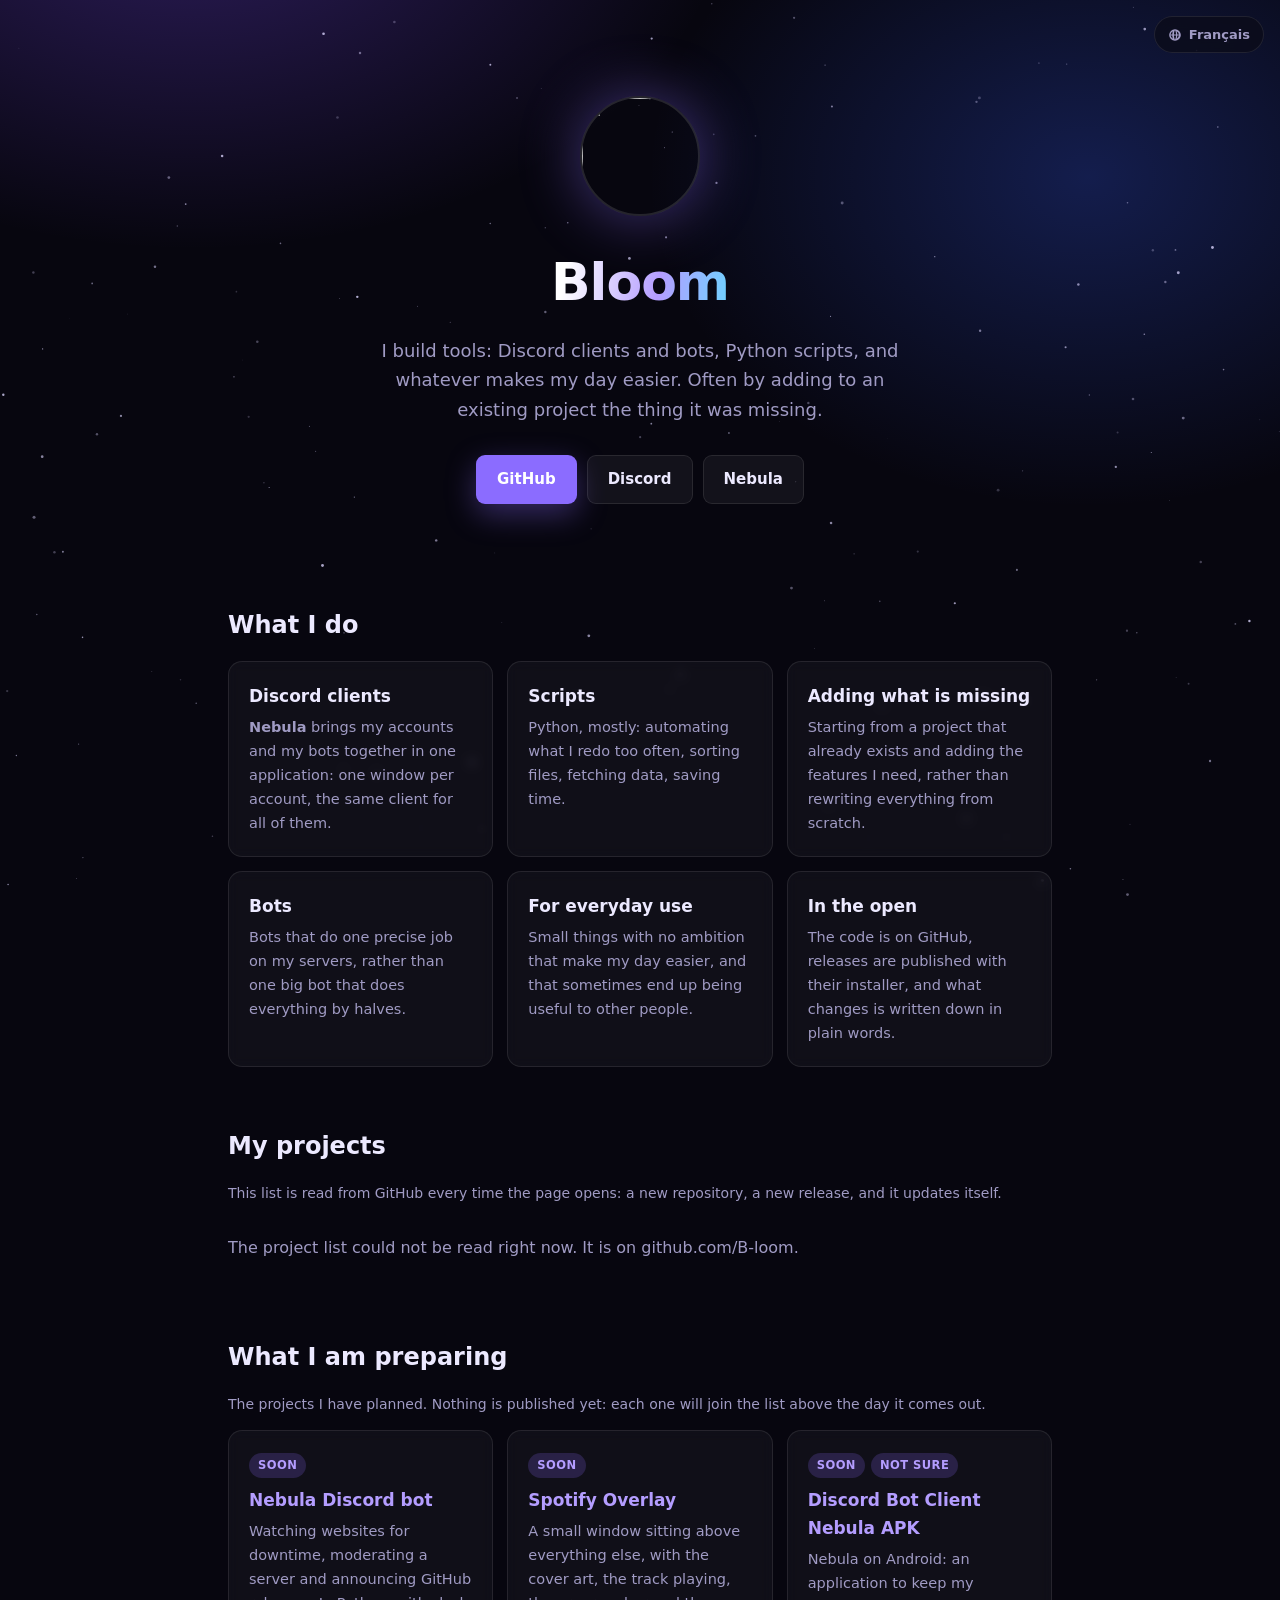
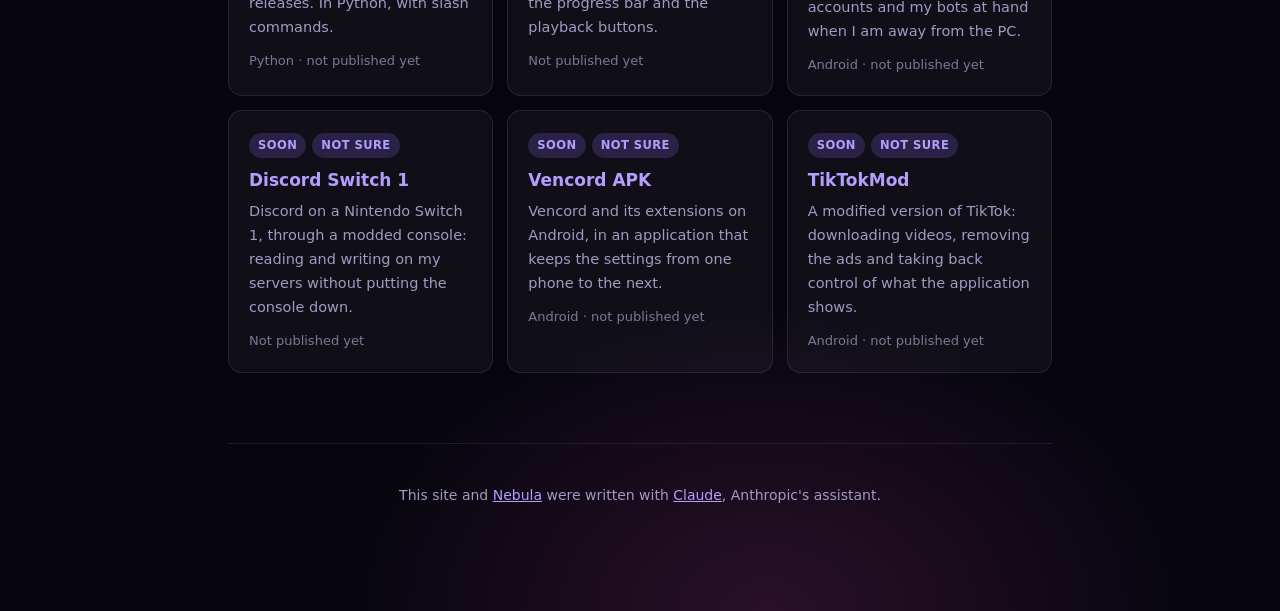
==== commit b22eff70: "Wallpaper PC quitte « ce que je prépare » Il est publié : wallpaper-studio paraît déjà dans la liste" ====
--- a/index.html
+++ b/index.html
@@ -119,15 +119,6 @@
                 <p class="meta">Not published yet</p>
             </article>
             <article class="card soon">
-                <span class="tag">Soon</span>
-                <h3>PC Wallpaper</h3>
-                <p>
-                    An animated wallpaper for Windows, that moves gently instead of staying
-                    a still image.
-                </p>
-                <p class="meta">Not published yet</p>
-            </article>
-            <article class="card soon">
                 <span class="tag">Soon</span><span class="tag tag-maybe">Not sure</span>
                 <h3>Discord Bot Client Nebula APK</h3>
                 <p>
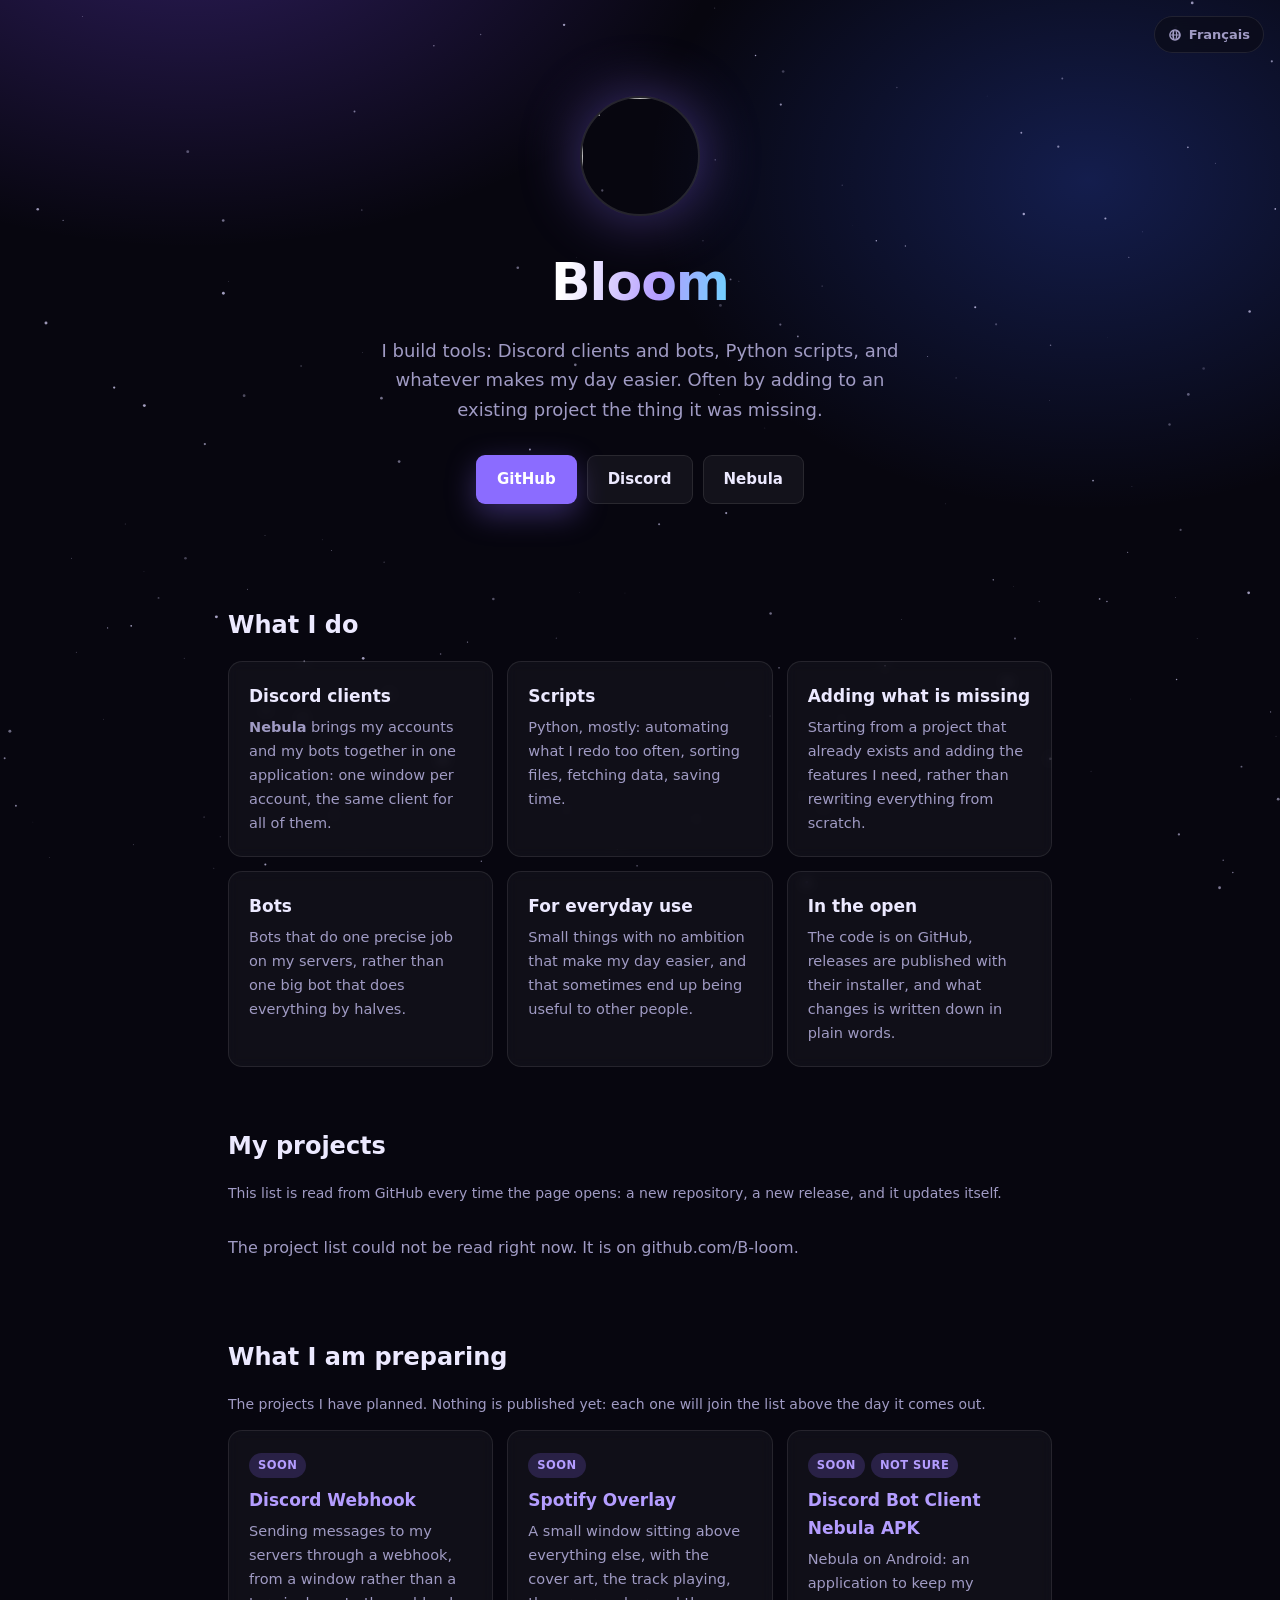
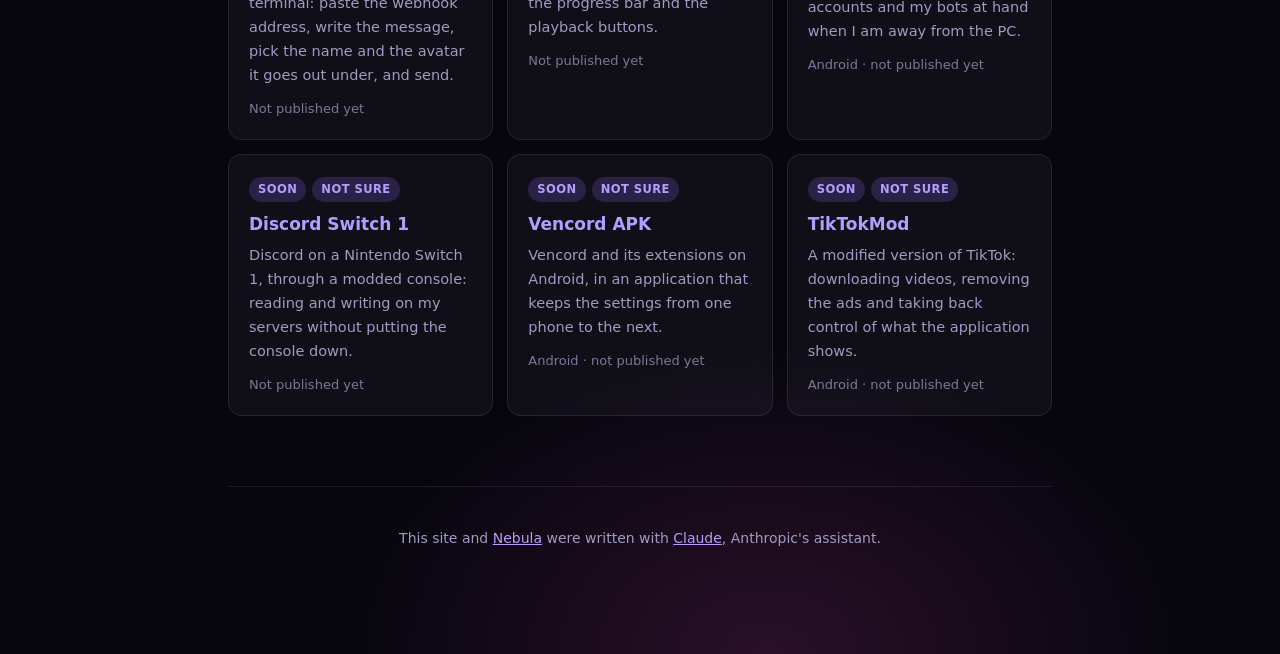
==== commit 8ac985ec: "« Webhook Discord » remplace le bot Nebula dans ce que je prépare Une fenêtre pour envoyer des messa" ====
--- a/index.html
+++ b/index.html
@@ -102,12 +102,13 @@
         <div class="grid">
             <article class="card soon">
                 <span class="tag">Soon</span>
-                <h3>Nebula Discord bot</h3>
+                <h3>Discord Webhook</h3>
                 <p>
-                    Watching websites for downtime, moderating a server and announcing
-                    GitHub releases. In Python, with slash commands.
+                    Sending messages to my servers through a webhook, from a window rather
+                    than a terminal: paste the webhook address, write the message, pick the
+                    name and the avatar it goes out under, and send.
                 </p>
-                <p class="meta">Python · not published yet</p>
+                <p class="meta">Not published yet</p>
             </article>
             <article class="card soon">
                 <span class="tag">Soon</span>
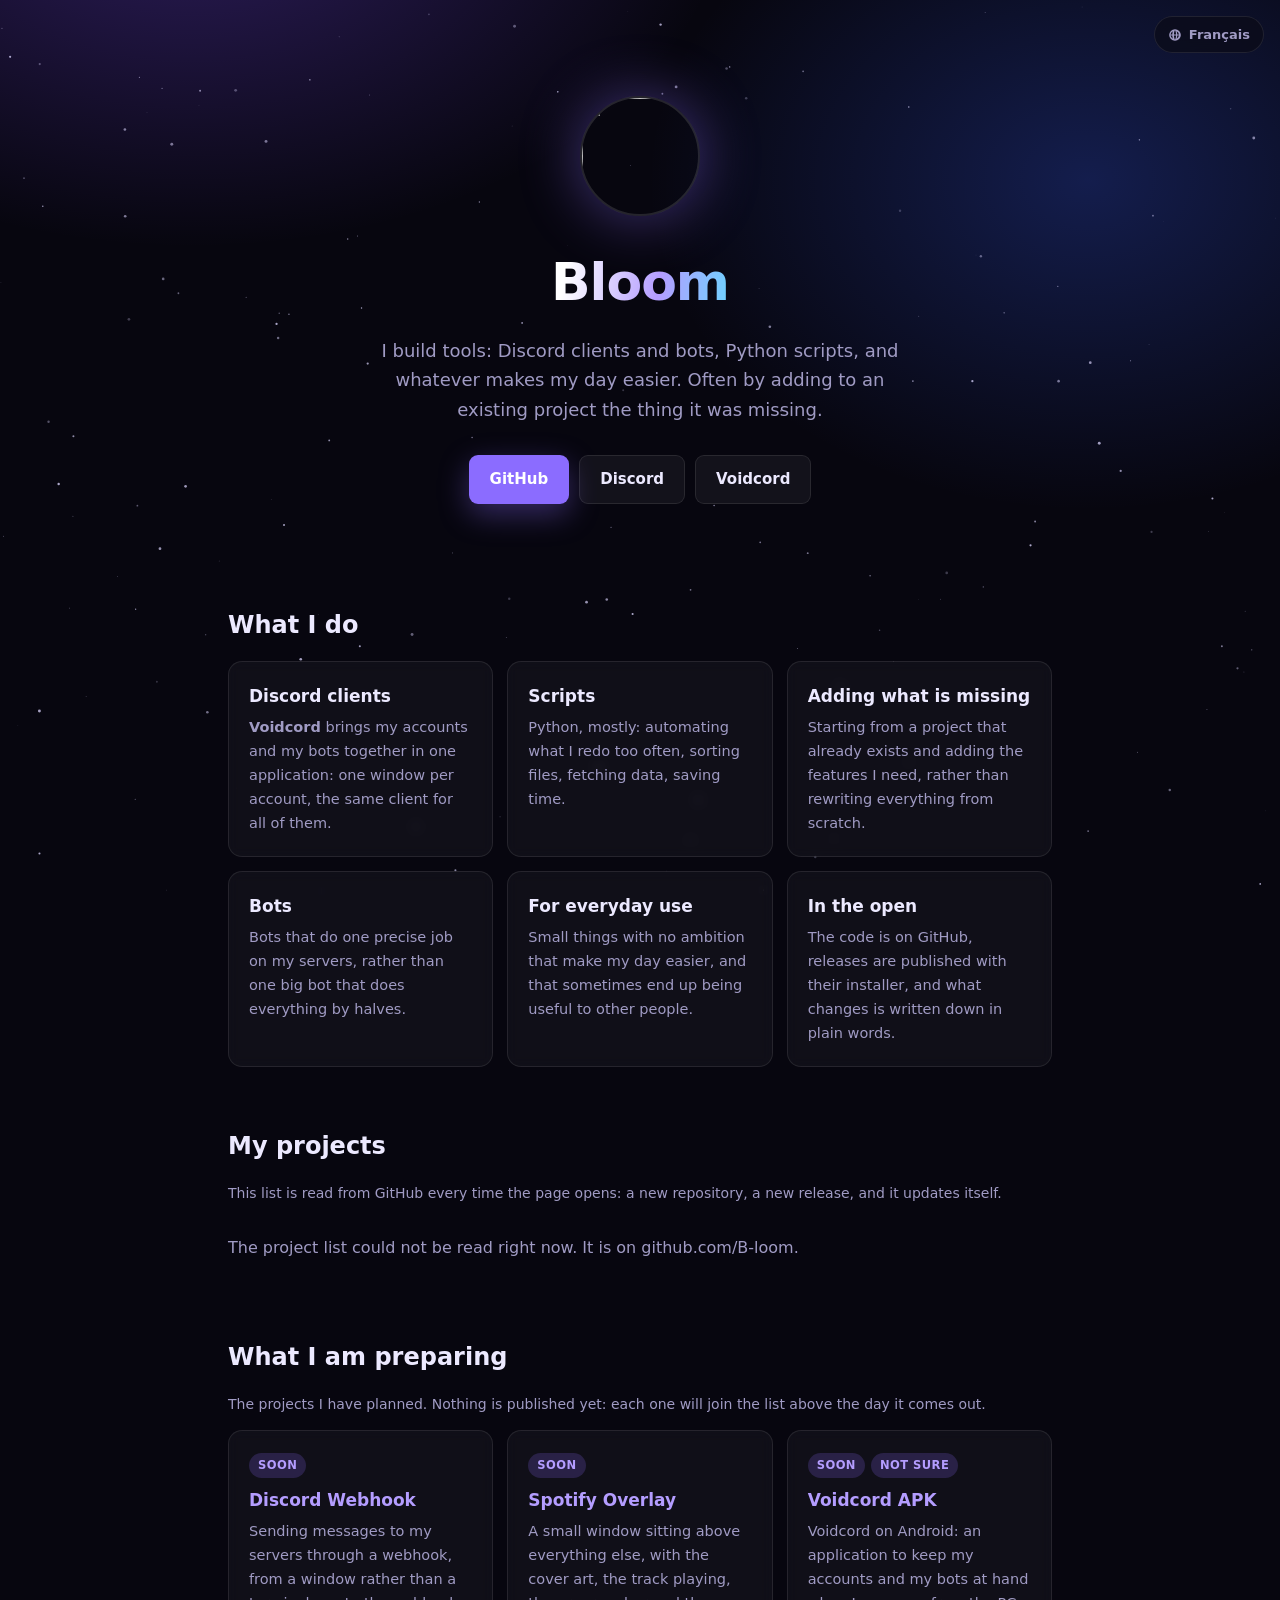
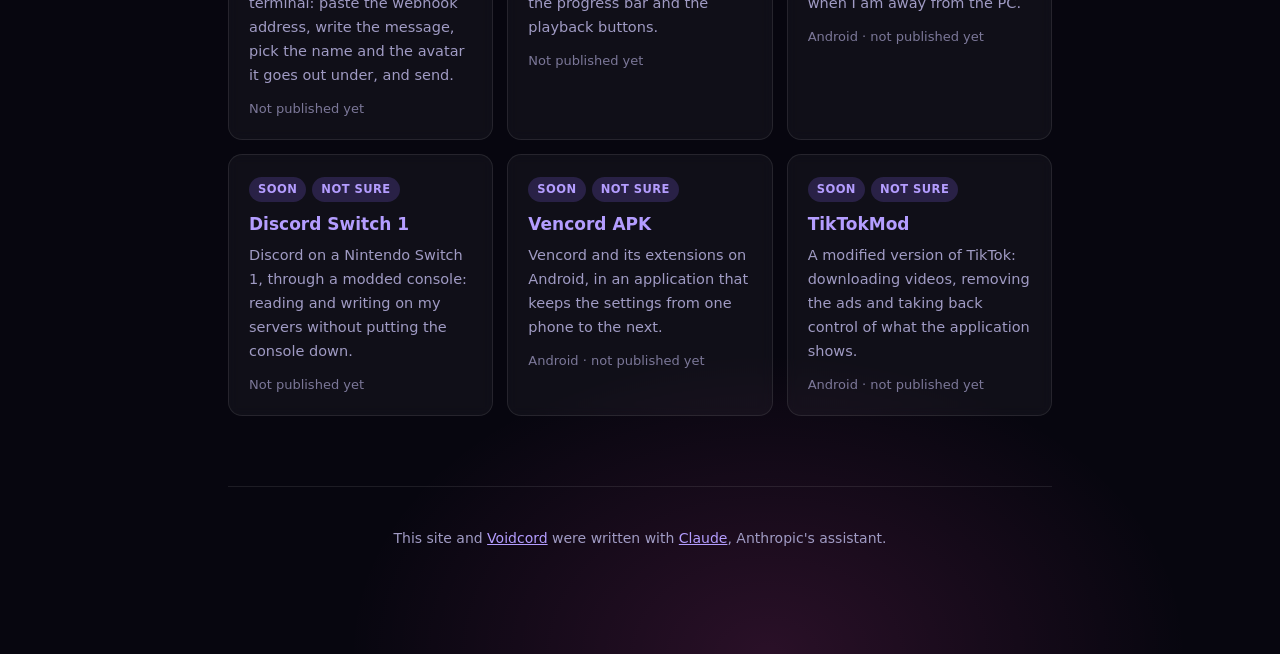
==== commit e6bd5e9e: "Nebula s'appelle Voidcord Le projet a changé de nom, le dépôt et son site aussi : les liens et le te" ====
--- a/index.html
+++ b/index.html
@@ -30,7 +30,7 @@
         <div class="links">
             <a class="btn btn-main" href="https://github.com/B-loom">GitHub</a>
             <a class="btn" href="https://discord.gg/TNTYSmy4mX">Discord</a>
-            <a class="btn" href="https://b-loom.github.io/discord-bot-client-Nebula/">Nebula</a>
+            <a class="btn" href="https://b-loom.github.io/Voidcord/">Voidcord</a>
         </div>
     </header>
 
@@ -40,7 +40,7 @@
             <article class="card">
                 <h3>Discord clients</h3>
                 <p>
-                    <strong>Nebula</strong> brings my accounts and my bots together in one
+                    <strong>Voidcord</strong> brings my accounts and my bots together in one
                     application: one window per account, the same client for all of them.
                 </p>
             </article>
@@ -121,9 +121,9 @@
             </article>
             <article class="card soon">
                 <span class="tag">Soon</span><span class="tag tag-maybe">Not sure</span>
-                <h3>Discord Bot Client Nebula APK</h3>
+                <h3>Voidcord APK</h3>
                 <p>
-                    Nebula on Android: an application to keep my accounts and my bots at
+                    Voidcord on Android: an application to keep my accounts and my bots at
                     hand when I am away from the PC.
                 </p>
                 <p class="meta">Android · not published yet</p>
@@ -160,7 +160,7 @@
 
     <footer>
         <p class="muted small">
-            This site and <a href="https://github.com/B-loom/discord-bot-client-Nebula">Nebula</a>
+            This site and <a href="https://github.com/B-loom/Voidcord">Voidcord</a>
             were written with <a href="https://claude.ai">Claude</a>, Anthropic's assistant.
         </p>
     </footer>
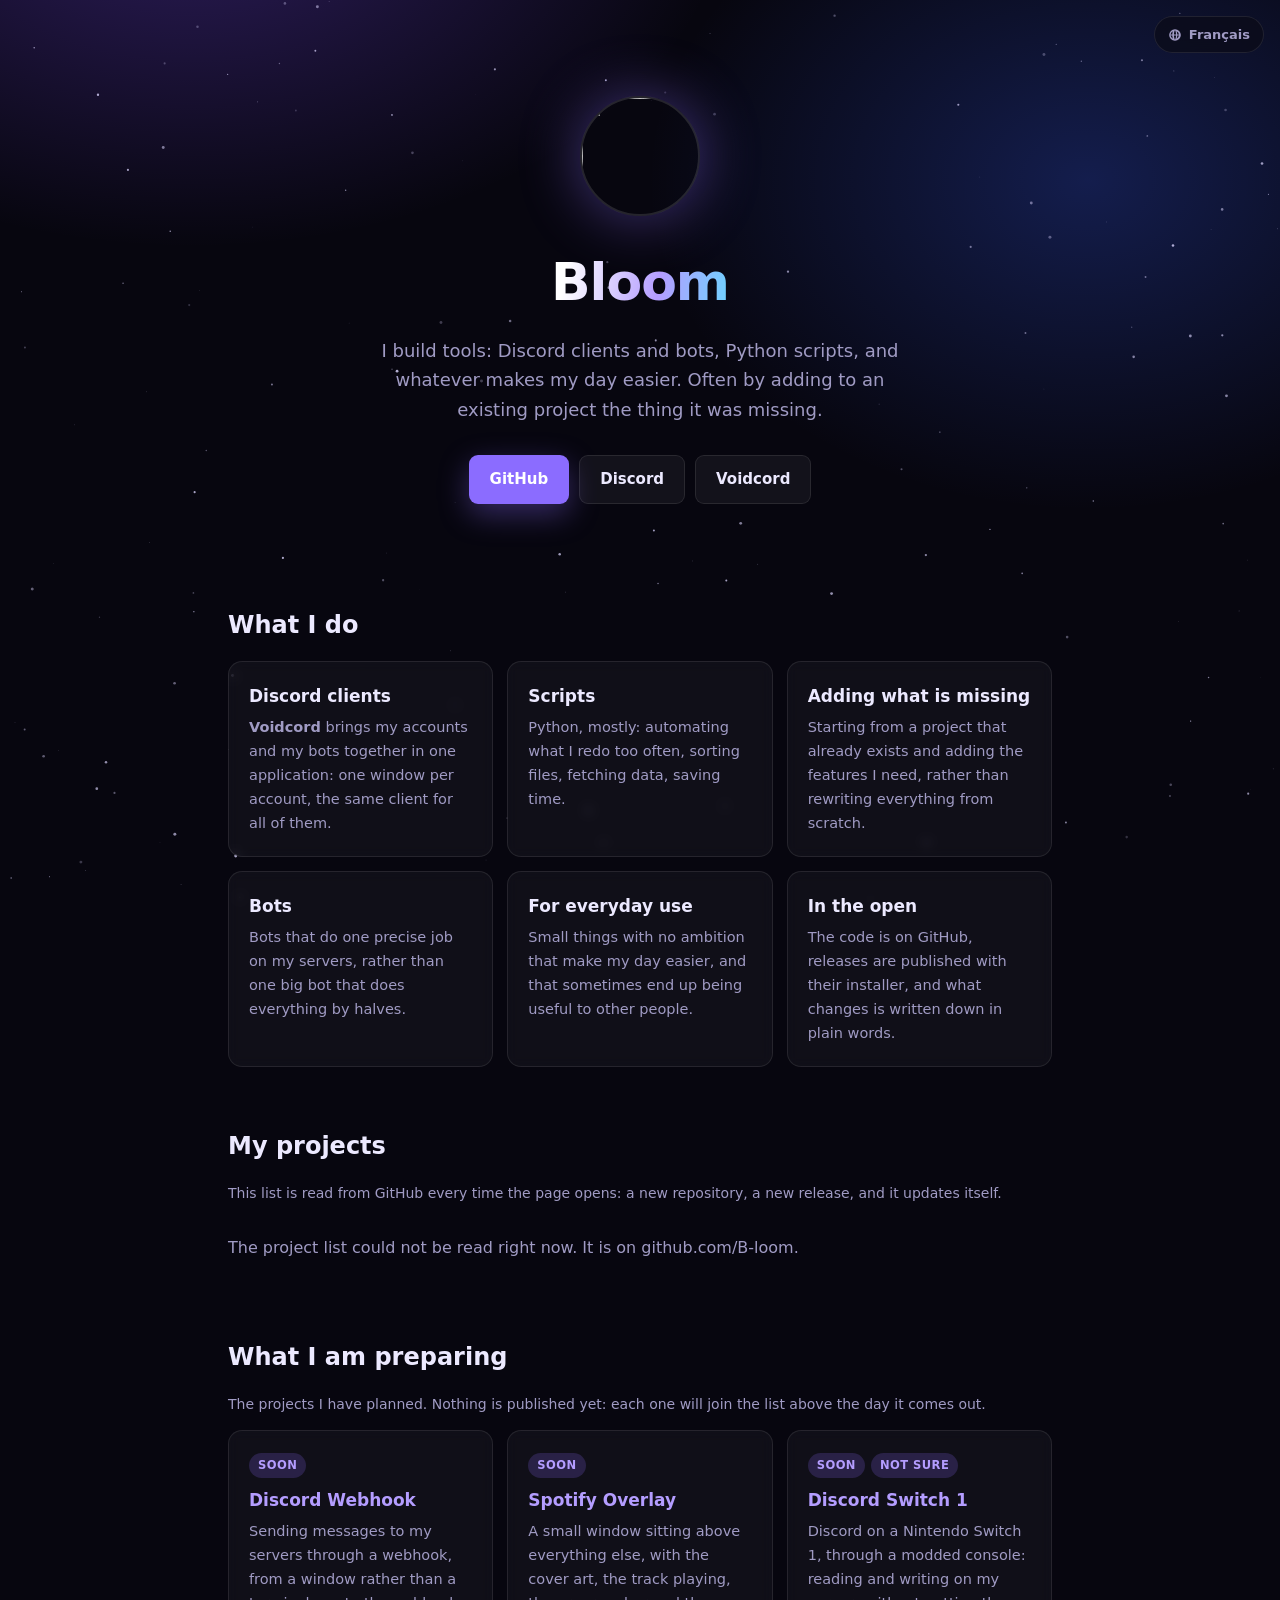
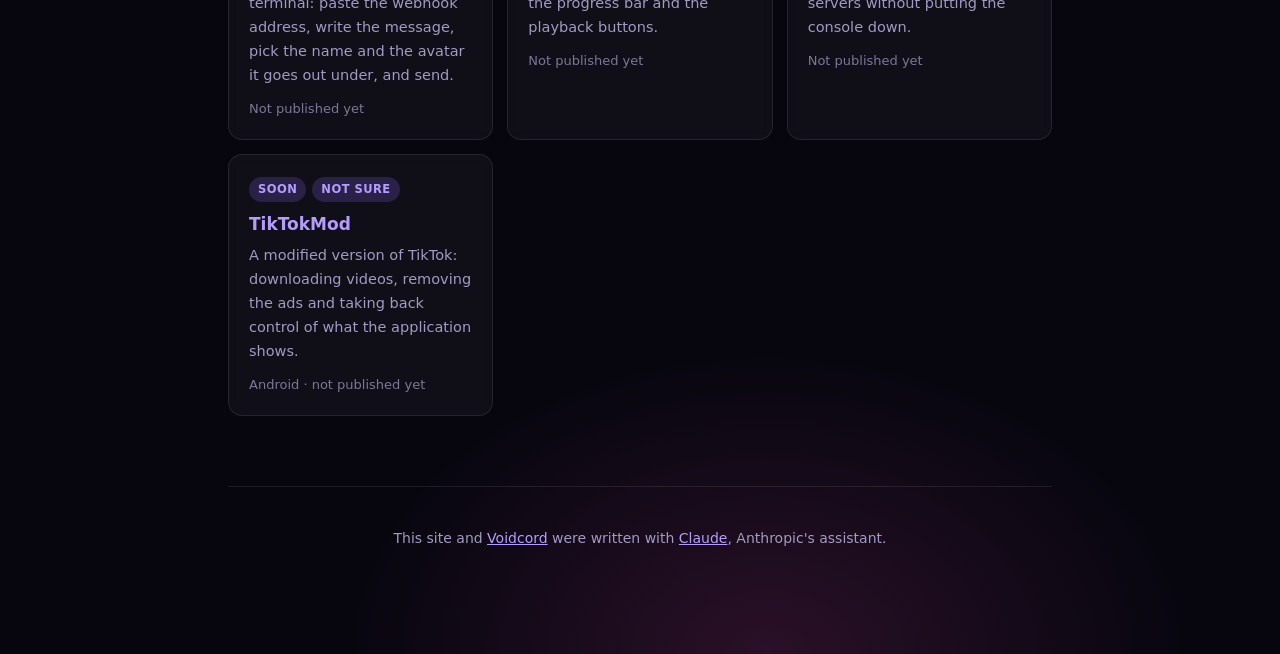
==== commit 014d3892: "Retire les cartes Voidcord APK et Vencord APK Voidcord APK a son dépôt et son site : la carte « bien" ====
--- a/index.html
+++ b/index.html
@@ -1,174 +1,158 @@
-<!doctype html>
-<html lang="en">
-<head>
-<meta charset="utf-8">
-<meta name="viewport" content="width=device-width, initial-scale=1">
-<title>Bloom</title>
-<meta name="description" content="I build tools: Discord clients and bots, Python scripts, and whatever makes my day easier.">
-<link rel="stylesheet" href="style.css?v=9">
-<link rel="alternate" hreflang="fr" href="fr/">
-<link rel="alternate" hreflang="en" href="./">
-<meta property="og:title" content="Bloom">
-<meta property="og:description" content="Discord tools, Python scripts, and whatever makes my day easier.">
-</head>
-<body>
-
-<canvas id="stars" aria-hidden="true"></canvas>
-
-<a class="lang" href="fr/" hreflang="fr" lang="fr">Français</a>
-
-<main>
-
-    <header class="hero">
-        <img class="avatar" src="https://github.com/B-loom.png?size=240" alt="" width="120" height="120">
-        <h1>Bloom</h1>
-        <p class="tagline">
-            I build tools: Discord clients and bots, Python scripts, and whatever
-            makes my day easier. Often by adding to an existing project the thing it was
-            missing.
-        </p>
-        <div class="links">
-            <a class="btn btn-main" href="https://github.com/B-loom">GitHub</a>
-            <a class="btn" href="https://discord.gg/TNTYSmy4mX">Discord</a>
-            <a class="btn" href="https://b-loom.github.io/Voidcord/">Voidcord</a>
-        </div>
-    </header>
-
-    <section>
-        <h2>What I do</h2>
-        <div class="grid">
-            <article class="card">
-                <h3>Discord clients</h3>
-                <p>
-                    <strong>Voidcord</strong> brings my accounts and my bots together in one
-                    application: one window per account, the same client for all of them.
-                </p>
-            </article>
-            <article class="card">
-                <h3>Scripts</h3>
-                <p>
-                    Python, mostly: automating what I redo too often, sorting files,
-                    fetching data, saving time.
-                </p>
-            </article>
-            <article class="card">
-                <h3>Adding what is missing</h3>
-                <p>
-                    Starting from a project that already exists and adding the features I
-                    need, rather than rewriting everything from scratch.
-                </p>
-            </article>
-            <article class="card">
-                <h3>Bots</h3>
-                <p>
-                    Bots that do one precise job on my servers, rather than one big bot
-                    that does everything by halves.
-                </p>
-            </article>
-            <article class="card">
-                <h3>For everyday use</h3>
-                <p>
-                    Small things with no ambition that make my day easier, and that
-                    sometimes end up being useful to other people.
-                </p>
-            </article>
-            <article class="card">
-                <h3>In the open</h3>
-                <p>
-                    The code is on GitHub, releases are published with their installer, and
-                    what changes is written down in plain words.
-                </p>
-            </article>
-        </div>
-    </section>
-
-    <section>
-        <h2>My projects</h2>
-        <p class="muted small">
-            This list is read from GitHub every time the page opens: a new repository, a
-            new release, and it updates itself.
-        </p>
-        <div id="repos" class="grid">
-            <p class="muted">Loading…</p>
-        </div>
-    </section>
-
-    <section>
-        <h2>What I am preparing</h2>
-        <p class="muted small">
-            The projects I have planned. Nothing is published yet: each one will join the
-            list above the day it comes out.
-        </p>
-        <div class="grid">
-            <article class="card soon">
-                <span class="tag">Soon</span>
-                <h3>Discord Webhook</h3>
-                <p>
-                    Sending messages to my servers through a webhook, from a window rather
-                    than a terminal: paste the webhook address, write the message, pick the
-                    name and the avatar it goes out under, and send.
-                </p>
-                <p class="meta">Not published yet</p>
-            </article>
-            <article class="card soon">
-                <span class="tag">Soon</span>
-                <h3>Spotify Overlay</h3>
-                <p>
-                    A small window sitting above everything else, with the cover art, the
-                    track playing, the progress bar and the playback buttons.
-                </p>
-                <p class="meta">Not published yet</p>
-            </article>
-            <article class="card soon">
-                <span class="tag">Soon</span><span class="tag tag-maybe">Not sure</span>
-                <h3>Voidcord APK</h3>
-                <p>
-                    Voidcord on Android: an application to keep my accounts and my bots at
-                    hand when I am away from the PC.
-                </p>
-                <p class="meta">Android · not published yet</p>
-            </article>
-            <article class="card soon">
-                <span class="tag">Soon</span><span class="tag tag-maybe">Not sure</span>
-                <h3>Discord Switch 1</h3>
-                <p>
-                    Discord on a Nintendo Switch 1, through a modded console: reading and
-                    writing on my servers without putting the console down.
-                </p>
-                <p class="meta">Not published yet</p>
-            </article>
-            <article class="card soon">
-                <span class="tag">Soon</span><span class="tag tag-maybe">Not sure</span>
-                <h3>Vencord APK</h3>
-                <p>
-                    Vencord and its extensions on Android, in an application that keeps the
-                    settings from one phone to the next.
-                </p>
-                <p class="meta">Android · not published yet</p>
-            </article>
-            <article class="card soon">
-                <span class="tag">Soon</span><span class="tag tag-maybe">Not sure</span>
-                <h3>TikTokMod</h3>
-                <p>
-                    A modified version of TikTok: downloading videos, removing the ads and
-                    taking back control of what the application shows.
-                </p>
-                <p class="meta">Android · not published yet</p>
-            </article>
-        </div>
-    </section>
-
-    <footer>
-        <p class="muted small">
-            This site and <a href="https://github.com/B-loom/Voidcord">Voidcord</a>
-            were written with <a href="https://claude.ai">Claude</a>, Anthropic's assistant.
-        </p>
-    </footer>
-
-</main>
-
-<script src="stars.js?v=9"></script>
-<script src="projets.js?v=9"></script>
-
-</body>
-</html>
+<!doctype html>
+<html lang="en">
+<head>
+<meta charset="utf-8">
+<meta name="viewport" content="width=device-width, initial-scale=1">
+<title>Bloom</title>
+<meta name="description" content="I build tools: Discord clients and bots, Python scripts, and whatever makes my day easier.">
+<link rel="stylesheet" href="style.css?v=9">
+<link rel="alternate" hreflang="fr" href="fr/">
+<link rel="alternate" hreflang="en" href="./">
+<meta property="og:title" content="Bloom">
+<meta property="og:description" content="Discord tools, Python scripts, and whatever makes my day easier.">
+</head>
+<body>
+
+<canvas id="stars" aria-hidden="true"></canvas>
+
+<a class="lang" href="fr/" hreflang="fr" lang="fr">Français</a>
+
+<main>
+
+    <header class="hero">
+        <img class="avatar" src="https://github.com/B-loom.png?size=240" alt="" width="120" height="120">
+        <h1>Bloom</h1>
+        <p class="tagline">
+            I build tools: Discord clients and bots, Python scripts, and whatever
+            makes my day easier. Often by adding to an existing project the thing it was
+            missing.
+        </p>
+        <div class="links">
+            <a class="btn btn-main" href="https://github.com/B-loom">GitHub</a>
+            <a class="btn" href="https://discord.gg/TNTYSmy4mX">Discord</a>
+            <a class="btn" href="https://b-loom.github.io/Voidcord/">Voidcord</a>
+        </div>
+    </header>
+
+    <section>
+        <h2>What I do</h2>
+        <div class="grid">
+            <article class="card">
+                <h3>Discord clients</h3>
+                <p>
+                    <strong>Voidcord</strong> brings my accounts and my bots together in one
+                    application: one window per account, the same client for all of them.
+                </p>
+            </article>
+            <article class="card">
+                <h3>Scripts</h3>
+                <p>
+                    Python, mostly: automating what I redo too often, sorting files,
+                    fetching data, saving time.
+                </p>
+            </article>
+            <article class="card">
+                <h3>Adding what is missing</h3>
+                <p>
+                    Starting from a project that already exists and adding the features I
+                    need, rather than rewriting everything from scratch.
+                </p>
+            </article>
+            <article class="card">
+                <h3>Bots</h3>
+                <p>
+                    Bots that do one precise job on my servers, rather than one big bot
+                    that does everything by halves.
+                </p>
+            </article>
+            <article class="card">
+                <h3>For everyday use</h3>
+                <p>
+                    Small things with no ambition that make my day easier, and that
+                    sometimes end up being useful to other people.
+                </p>
+            </article>
+            <article class="card">
+                <h3>In the open</h3>
+                <p>
+                    The code is on GitHub, releases are published with their installer, and
+                    what changes is written down in plain words.
+                </p>
+            </article>
+        </div>
+    </section>
+
+    <section>
+        <h2>My projects</h2>
+        <p class="muted small">
+            This list is read from GitHub every time the page opens: a new repository, a
+            new release, and it updates itself.
+        </p>
+        <div id="repos" class="grid">
+            <p class="muted">Loading…</p>
+        </div>
+    </section>
+
+    <section>
+        <h2>What I am preparing</h2>
+        <p class="muted small">
+            The projects I have planned. Nothing is published yet: each one will join the
+            list above the day it comes out.
+        </p>
+        <div class="grid">
+            <article class="card soon">
+                <span class="tag">Soon</span>
+                <h3>Discord Webhook</h3>
+                <p>
+                    Sending messages to my servers through a webhook, from a window rather
+                    than a terminal: paste the webhook address, write the message, pick the
+                    name and the avatar it goes out under, and send.
+                </p>
+                <p class="meta">Not published yet</p>
+            </article>
+            <article class="card soon">
+                <span class="tag">Soon</span>
+                <h3>Spotify Overlay</h3>
+                <p>
+                    A small window sitting above everything else, with the cover art, the
+                    track playing, the progress bar and the playback buttons.
+                </p>
+                <p class="meta">Not published yet</p>
+            </article>+
+            <article class="card soon">
+                <span class="tag">Soon</span><span class="tag tag-maybe">Not sure</span>
+                <h3>Discord Switch 1</h3>
+                <p>
+                    Discord on a Nintendo Switch 1, through a modded console: reading and
+                    writing on my servers without putting the console down.
+                </p>
+                <p class="meta">Not published yet</p>
+            </article>+
+            <article class="card soon">
+                <span class="tag">Soon</span><span class="tag tag-maybe">Not sure</span>
+                <h3>TikTokMod</h3>
+                <p>
+                    A modified version of TikTok: downloading videos, removing the ads and
+                    taking back control of what the application shows.
+                </p>
+                <p class="meta">Android · not published yet</p>
+            </article>
+        </div>
+    </section>
+
+    <footer>
+        <p class="muted small">
+            This site and <a href="https://github.com/B-loom/Voidcord">Voidcord</a>
+            were written with <a href="https://claude.ai">Claude</a>, Anthropic's assistant.
+        </p>
+    </footer>
+
+</main>
+
+<script src="stars.js?v=9"></script>
+<script src="projets.js?v=9"></script>
+
+</body>
+</html>
